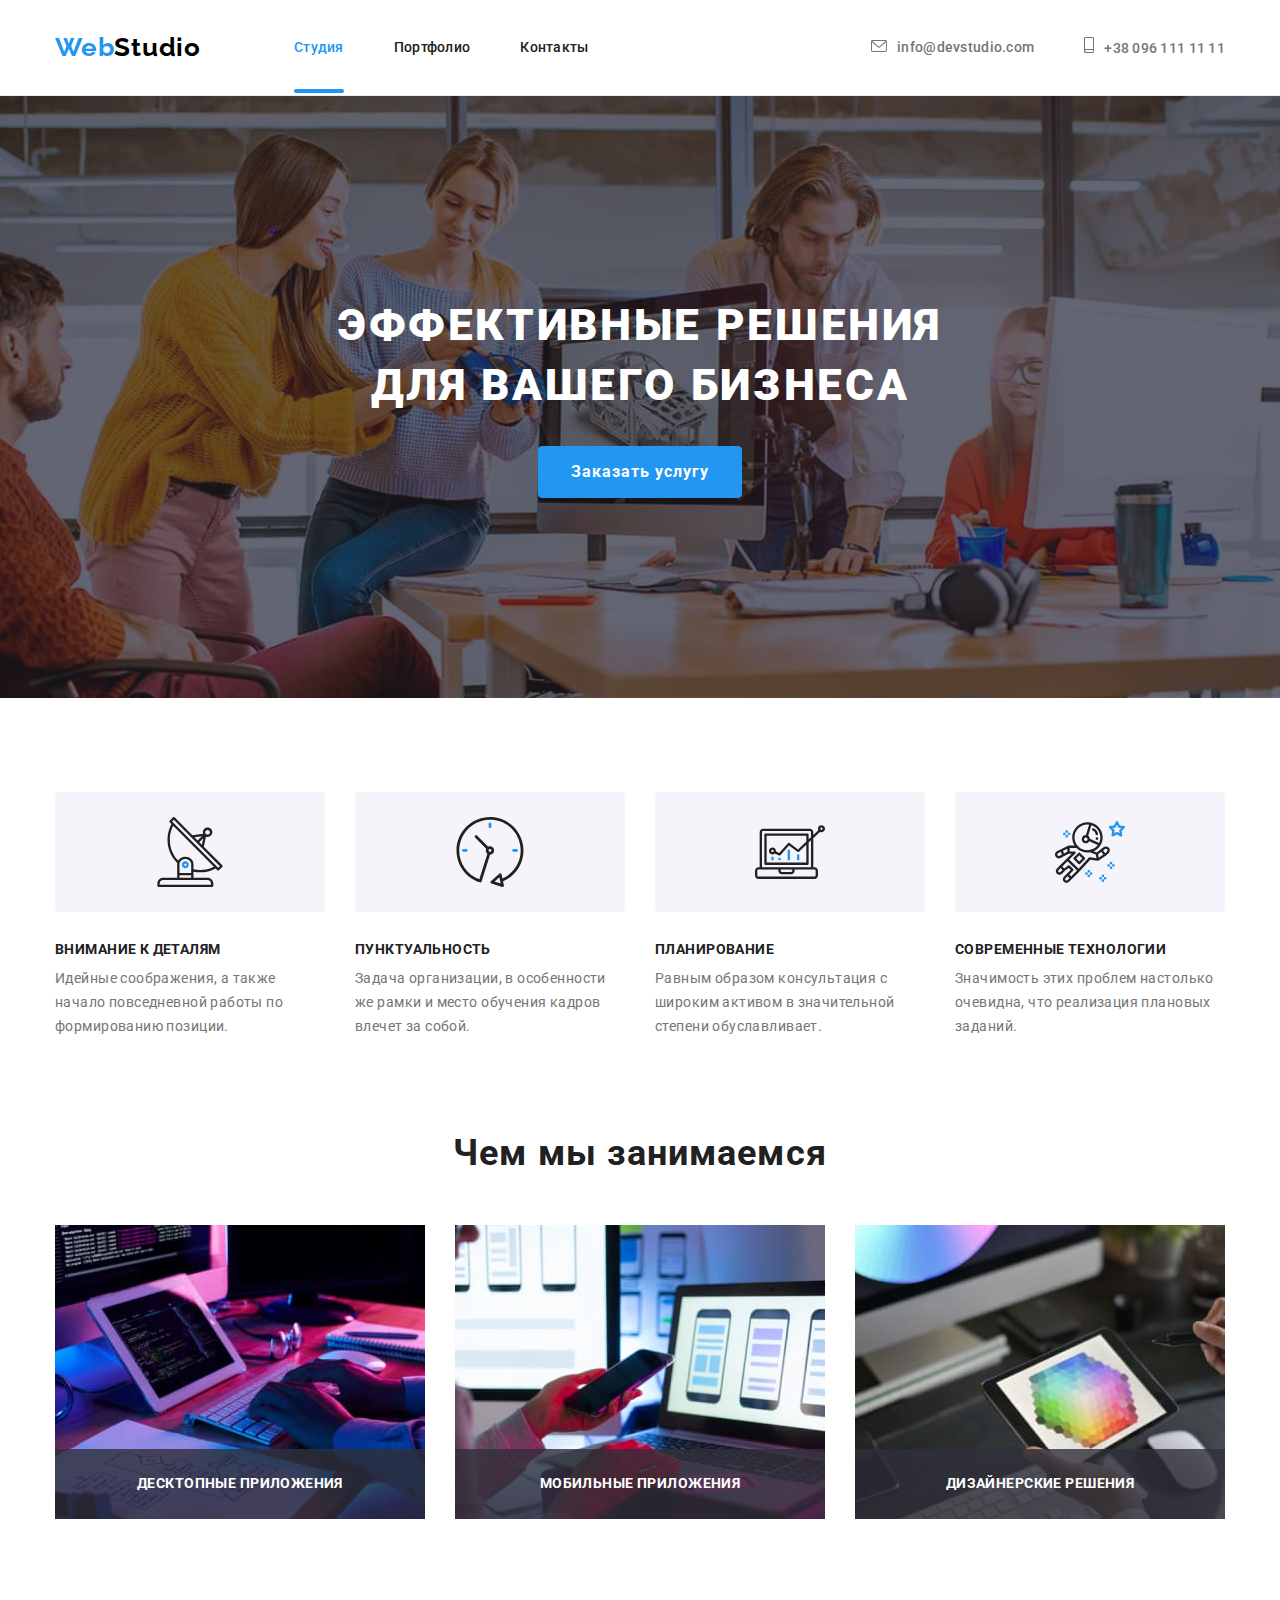
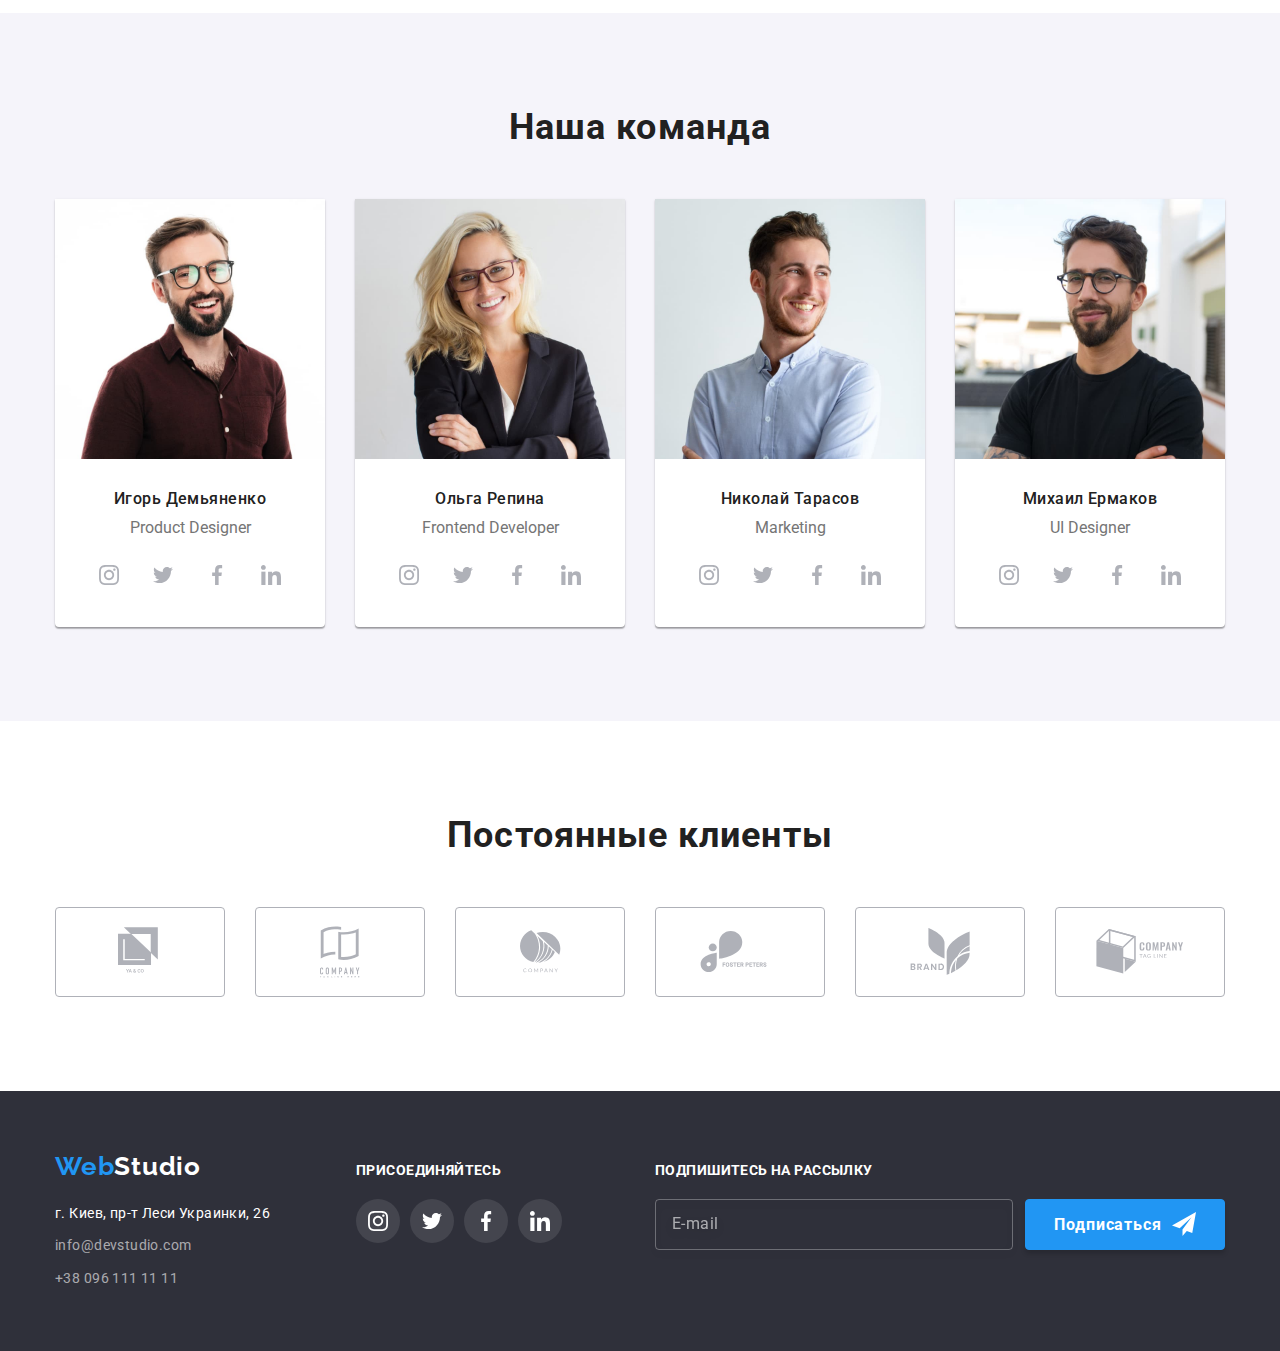
==== index.html @ 92dab0f6 "clone" ====
<!DOCTYPE html>
<html lang="ru">
<head>
    <meta charset="UTF-8">
    <meta name="viewport" content="width=device-width, initial-scale=1.0">
    <title>WebStudio</title>
    <link rel="preconnect" href="https://fonts.gstatic.com">
    <link href="https://fonts.googleapis.com/css2?family=Raleway:wght@700&family=Roboto:wght@400;500;700;900&display=swap" rel="stylesheet">
    <link rel="stylesheet" href="https://cdnjs.cloudflare.com/ajax/libs/modern-normalize/1.0.0/modern-normalize.min.css">
    <link rel="stylesheet" href="css/main.min.css">
</head>
<body>
    <!--Шапка сайта работа3-->
<header class="header">
    <div class="container">
    <nav class="nav">
        <a class="logo" href="./index.html" lang="en"><span class="logo-color">Web</span>Studio</a>
        <ul class="nav-list">
            <li class="nav-list-item"><a class="nav-list-link current" href="#">Студия</a></li>
            <li class="nav-list-item"><a class="nav-list-link" href="./portfolio.html">Портфолио</a></li>
            <li class="nav-list-item"><a class="nav-list-link" href="#">Контакты</a></li>
        </ul>
        </nav>
        <address>
            <ul class="contacts">
            <li class="contact-item"><a class="contact-item-link" href="mailto:info@devstudio.com">
                <svg class="contact-icon" width="16" height="12"><use href="./images/sprite.svg#icon-envelope"></use></svg>info@devstudio.com</a></li>
            <li class="contact-item"><a class="contact-item-link" href="tel:++380961111111"><svg class="contact-icon" width="10" height="16">
                <use href="./images/sprite.svg#icon-smartphone"></use>
            </svg>+38 096 111 11 11</a></li>
        </ul>
        </address>
        </div>
    </header>
    <main>
    <div>
        <section class="hero">
        <div class="container">
        <h1 class="hero-title">Эффективные решения<br>для вашего бизнеса</h1>
        <button class="button-order" type="button" data-modal-open>Заказать услугу</button>
        </div>
        </section>
    </div> 
    <!--особенности-->
    <section class="features">
    <div class="container">
  <ul class="features-list">
    <li class="item">
        <div class="item-icon-box"><svg class="item-icon">
            <use href="./images/sprite.svg#icon-antenna"></use>
        </svg></div>        
    <h3 class="item-head">Внимание к деталям</h3>
    <p class="item-text">Идейные соображения, а также начало повседневной работы по формированию позиции.</p>
    </li>
    <li class="item"><div class="item-icon-box"><svg class="item-icon">
        <use href="./images/sprite.svg#icon-clock"></use>
    </svg></div>
    <h3 class="item-head">Пунктуальность</h3>
    <p class="item-text">Задача организации, в особенности же рамки и место обучения кадров влечет за собой.</p></li>
    <li class="item"><div class="item-icon-box"><svg class="item-icon">
        <use href="./images/sprite.svg#icon-diagram"></use>
    </svg></div>
    <h3 class="item-head">Планирование</h3>
    <p class="item-text">Равным образом консультация с широким активом в значительной степени обуславливает.</p>
    </li>
    <li class="item"><div class="item-icon-box"><svg class="item-icon">
        <use href="./images/sprite.svg#icon-astronaut"></use>
    </svg></div>
    <h3 class="item-head">Современные технологии</h3>
    <p class="item-text">Значимость этих проблем настолько очевидна, что реализация плановых заданий.</p>
    </li>
  </ul>
  </div> 
</section>
<!--Чим ми займаємося-->
<section class="work">
    <div class="container">
    <h2 class="work-head">Чем мы занимаемся</h2>
    <ul class="work-list">
        <li class="work-item">
        <h3 class="work-item-title">Десктопные приложения</h3>
        <img src="./images/img1.jpg" alt="Набор кода" height="294" width="370">
        </li>
        <li class="work-item">
        <h3 class="work-item-title">Мобильные приложения</h3>
        <img src="./images/img2.jpg" alt="Создание приложений" height="294" width="370">
        </li>
        <li class="work-item">
            <h3 class="work-item-title">Дизайнерские решения</h3>
        <img src="./images/img3.jpg" alt="Дизайн приложений" height="294" width="370">
        </li>
    </ul>
    </div>
</section>
<!--Наша команда-->
    <section class="team">
    <div class="container">
    <h2 class="team-head">Наша команда</h2>
    <ul class="team-list">
        <li class="team-item"><img class="team-photo" src="./images/team1.jpg" alt="Product Designer" width="270" height="260">
        <h3 class="team-name">Игорь Демьяненко</h3>
        <p class="team-position">Product Designer</p>
        <ul class="social-list list">
            <li class="social-list-item">
                <a class="social-list-link" href="">
                    <svg class="social-list-icon">
                        <use href="./images/sprite.svg#icon-instagram"></use> 
                    </svg>
                </a></li>
            <li class="social-list-item">
                <a class="social-list-link" href="">
                <svg class="social-list-icon">
                    <use href="./images/sprite.svg#icon-twitter"></use>
                        </svg>
                    </a></li>
            <li class="social-list-item">
                        <a class="social-list-link" href="">
                            <svg class="social-list-icon">
                                <use href="./images/sprite.svg#icon-facebook"></use>
                            </svg>
                        </a></li>
            <li class="social-list-item">
                <a class="social-list-link" href="">
                    <svg class="social-list-icon">
                        <use href="./images/sprite.svg#icon-linkedin"></use>
                    </svg>
                </a></li>
            </ul>
        </li>
        <li class="team-item"><img class="team-photo" src="./images/team2.jpg" alt="Frontend Developer" width="270" height="260">
        <h3 class="team-name">Ольга Репина</h3>
        <p class="team-position">Frontend Developer</p>
        <ul class="social-list list">
            <li class="social-list-item">
                <a class="social-list-link" href="">
                    <svg class="social-list-icon">
                        <use href="./images/sprite.svg#icon-instagram"></use>
                    </svg>
                </a></li>
            <li class="social-list-item">
                <a class="social-list-link" href="">
                    <svg class="social-list-icon">
                        <use href="./images/sprite.svg#icon-twitter"></use>
                    </svg>
                </a></li>
            <li class="social-list-item">
                <a class="social-list-link" href="">
                    <svg class="social-list-icon">
                        <use href="./images/sprite.svg#icon-facebook"></use>
                    </svg>
                </a></li>
            <li class="social-list-item">
                <a class="social-list-link" href="">
                    <svg class="social-list-icon">
                        <use href="./images/sprite.svg#icon-linkedin"></use>
                    </svg>
                </a></li>
        </ul>
        </li>
        <li class="team-item">
        <img class="team-photo" src="./images/team3.jpg" alt="Marketing" width="270" height="260">
        <h3 class="team-name">Николай Тарасов</h3>
        <p class="team-position">Marketing</p>
        <ul class="social-list list">
            <li class="social-list-item">
                <a class="social-list-link" href="">
                    <svg class="social-list-icon">
                        <use href="./images/sprite.svg#icon-instagram"></use>
                    </svg>
                </a></li>
            <li class="social-list-item">
                <a class="social-list-link" href="">
                    <svg class="social-list-icon">
                        <use href="./images/sprite.svg#icon-twitter"></use>
                    </svg>
                </a></li>
            <li class="social-list-item">
                <a class="social-list-link" href="">
                    <svg class="social-list-icon">
                        <use href="./images/sprite.svg#icon-facebook"></use>
                    </svg>
                </a></li>
            <li class="social-list-item">
                <a class="social-list-link" href="">
                    <svg class="social-list-icon">
                        <use href="./images/sprite.svg#icon-linkedin"></use>
                    </svg>
                </a></li>
        </ul>
        </li>
        <li class="team-item">
        <img class="team-photo" src="./images/team4.jpg" alt="UI Designer" width="270" height="260">
        <h3 class="team-name">Михаил Ермаков</h3>
        <p class="team-position">UI Designer</p>
        <ul class="social-list list">
            <li class="social-list-item">
                <a class="social-list-link" href="">
                    <svg class="social-list-icon">
                        <use href="./images/sprite.svg#icon-instagram"></use>
                    </svg>
                </a></li>
            <li class="social-list-item">
                <a class="social-list-link" href="">
                    <svg class="social-list-icon">
                        <use href="./images/sprite.svg#icon-twitter"></use>
                    </svg>
                </a></li>
            <li class="social-list-item">
                <a class="social-list-link" href="">
                    <svg class="social-list-icon">
                        <use href="./images/sprite.svg#icon-facebook"></use>
                    </svg>
                </a></li>
            <li class="social-list-item">
                <a class="social-list-link" href="">
                    <svg class="social-list-icon">
                        <use href="./images/sprite.svg#icon-linkedin"></use>
                    </svg>
                </a></li>
        </ul>
        </li>
    </ul>
    </div>
    </section>
    <!-- Клиенты -->
    <section class="clients section">
        <div class="container">
            <h2 class="clients-title">Постоянные клиенты</h2>
            <ul class="clients-list">
                <li class="clients-list-item">
                    <a class="clients-link" href="" target="_blank">
                        <svg class="clients-logo" width="44px" height="49px">
                            <use href="./images/sprite.svg#icon-logo1"></use>
                        </svg>
                    </a>
                </li>
                <li class="clients-list-item">
                    <a class="clients-link" href="" target="_blank">
                        <svg class="clients-logo" width="40px" height="52px">
                            <use href="./images/sprite.svg#icon-logo2"></use>
                        </svg>
                    </a>
                </li>
                <li class="clients-list-item">
                    <a class="clients-link" href="" target="_blank">
                        <svg class="clients-logo" width="41px" height="43px">
                            <use href="./images/sprite.svg#icon-logo3"></use>
                        </svg>
                    </a>
                </li>
                <li class="clients-list-item">
                    <a class="clients-link" href="" target="_blank">
                        <svg class="clients-logo" width="80px" height="42px">
                            <use href="./images/sprite.svg#icon-logo4"></use>
                        </svg>
                    </a>
                </li>
                <li class="clients-list-item">
                    <a class="clients-link" href="" target="_blank">
                        <svg class="clients-logo" width="60px" height="47px">
                            <use href="./images/sprite.svg#icon-logo5"></use>
                        </svg>
                    </a>
                </li>
                <li class="clients-list-item">
                    <a class="clients-link" href="" target="_blank">
                        <svg class="clients-logo" width="88px" height="45px">
                            <use href="./images/sprite.svg#icon-logo6"></use>
                        </svg>
                    </a>
                </li>
            </ul>
        </div>
    </section>
     </main>
    <!--Футер-->
    <footer class="footer">
    <div class="container">
    <div class="footer-contacts">   
    <a class="logo" href=""><span class="logo-color">Web</span><span class="logo-white">Studio</span></a>
        <address class="address">
        <ul class="main-contacts-list">
        <li class="main-contacts-item">
        <a class="main-contacts-link map" href="https://goo.gl/maps/psRtu3tgyUnC2bHMA" target="_blank"> г. Киев, пр-т
                    Леси Украинки, 26 </a></li>
        <li class="main-contacts-item">
        <a class="main-contacts-link" href="mailto:info@devstudio.com">info@devstudio.com</a>
        </li>
        <li class="main-contacts-item">
        <a class="main-contacts-link" href="tel:+380961111111">+38 096 111 11 11</a>
        </li>
        </ul>
        </address>
        </div>
        <!-- Футер соцсети -->
    <div class="footer-social">
        <p class="join">присоединяйтесь</p>
        <ul class="footer-social-list">
            <li class="footer-social-item">
                <a class="footer-social-link" href="">
                    <svg class="social-logo">
                        <use href="./images/sprite.svg#icon-instagram"></use>
                    </svg>
                </a>
            </li>
            <li class="footer-social-item">
                <a class="footer-social-link" href="">
                    <svg class="social-logo">
                        <use href="./images/sprite.svg#icon-twitter"></use>
                    </svg></a>
            </li>
            <li class="footer-social-item">
                <a class="footer-social-link" href="">
                    <svg class="social-logo">
                        <use href="./images/sprite.svg#icon-facebook"></use>
                    </svg></a>
            </li>
            <li class="footer-social-item">
                <a class="footer-social-link" href="">
                    <svg class="social-logo">
                        <use href="./images/sprite.svg#icon-linkedin"></use>
                    </svg></a>
            </li>
        </ul>
    </div>
    <!-- Подписка -->
    <form class="subscription-form">
        <b class="subs-title">Подпишитесь на рассылку</b>
        <div class="subscription">
            <label for="subs-email"></label>
            <input class="subs-input" id="subs-email" name="subs-email" type="email" placeholder="E-mail"
                autocomplete="email">
            <button class="subs-btn" type="submit">Подписаться
                <svg class="icon-send" width="24px" height="24px">
                    <use href="./images/sprite.svg#icon-send"></use>
                </svg>
            </button>
        </div>
    </form>
    </div>
    </footer>
    <!-- Модальное окно -->
    <div class="backdrop is-hidden" data-modal>
        <div class="modal">
            <button class="modal-btn-close" type="button" data-modal-close>
                <svg class="icon-close" width="11px" height="11px">
                    <use href="./images/sprite.svg#icon-close"></use>
                </svg>
            </button>
            <form class="main-form">
                <b class="form-title">Оставьте свои данные, мы вам перезвоним</b>
                <div class="form-field">
                    <label class="field-label" for="name">Имя</label>
                    <input class="field-input" id="name" type="text" name="name" autocomplete="name">
                    <svg class="icon-input" width="18px" height="18px">
                        <use href="./images/sprite.svg#icon-person"></use>
                    </svg>
                </div>
                <div class="form-field">
                    <label class="field-label" for="tel">Телефон</label>
                    <input class="field-input" id="tel" type="tel" name="tel" autocomplete="tel">
                    <svg class="icon-input" width="18px" height="18px">
                        <use href="./images/sprite.svg#icon-phone"></use>
                    </svg>
                </div>
                <div class="form-field">
                    <label class="field-label" for="email">Почта</label>
                    <input class="field-input" id="email" type="email" name="email" autocomplete="email">
                    <svg class="icon-input" width="18px" height="18px">
                        <use href="./images/sprite.svg#icon-email"></use>
                    </svg>
                </div>
                <div class="form-field comment">
                    <label class="field-label" for="comment">Комментарий</label>
                    <textarea class="field-input textarea" id="comment" name="comment" placeholder="Введите текст"></textarea>
                </div>
                <div class="form-check">
                    <input class="check-input" type="checkbox" id="check" name="privacy">
                    <label class="check-label" for="check">Соглашаюсь с рассылкой и принимаю<a class="policy-link"
                            href="#">Условия договора</a></label>
                </div>
                <button class="send-btn" type="submit">Отправить</button>
            </form>
        </div>
    </div>
    <script src="./js/modal.js"></script>
</body>
</html>
---- css/main.min.css ----
:root{--primary-text-color: #212121;--secondary-text-color: #757575;--accent-text-color: #2196f3;--reserve-text-color: #ffffff;--primary-font-family: "Roboto", sans-serif;--secondary-font-family: "Raleway", sans-serif;--card-set-gap: 30px}html{box-sizing:border-box}*,*::before,*::after{box-sizing:inherit}body{font-family:var(--primary-font-family)}ul{list-style:none;padding:0;margin:0}h1,h2,h3,h4,h5,h6,p{margin:0}a{text-decoration:none}address{font-style:normal}img{display:block;max-width:100%;height:auto}textarea{resize:none}.container{width:1200px;padding:0 15px;margin:0 auto}.section{padding-top:94px;padding-bottom:94px}.visually-hidden{position:absolute;width:1px;height:1px;margin:-1px;border:0;padding:0;white-space:nowrap;clip-path:inset(100%);clip:rect(0 0 0 0);overflow:hidden}.header{padding-top:32px;padding-bottom:32px;border-bottom:1px solid #ececec}.header .container{display:flex;align-items:center;justify-content:space-between}.nav{display:flex;align-items:center}.nav-list{display:flex;align-items:center;margin-left:93px}.nav-list-item:not(:last-child){margin-right:50px}.contacts{display:flex;align-items:center;margin-left:auto}.logo{font-family:var(--secondary-font-family);color:#000000;font-weight:700;font-size:26px;line-height:1.19;letter-spacing:0.03em}.logo-color{color:var(--accent-text-color)}.nav-list-link{position:relative;padding-top:32px;padding-bottom:32px;font-weight:500;font-size:14px;line-height:1.14;letter-spacing:0.02em;color:var(--primary-text-color);transition:color 250ms cubic-bezier(0.4, 0, 0.2, 1)}.nav-list-link:hover,.nav-list-link:focus{color:var(--accent-text-color)}.current{color:var(--accent-text-color)}.current::after{content:"";position:absolute;left:0;bottom:-5px;display:block;width:100%;height:4px;background-color:var(--accent-text-color);border-radius:2px;transform:translateY(25%)}.contact-item:not(:last-child){margin-right:50px}.contact-item-link{position:relative;padding-top:32px;padding-bottom:32px;font-weight:500;font-size:14px;line-height:1.14;letter-spacing:0.02em;color:var(--secondary-text-color);transition:color 250ms cubic-bezier(0.4, 0, 0.2, 1)}.contact-item-link:hover,.contact-item-link:focus{color:var(--accent-text-color)}.contact-icon{margin-right:10px;fill:currentColor}.hero{text-align:center;padding-top:200px;padding-bottom:200px;background-color:#2f303a;background-image:linear-gradient(rgba(47,48,58,0.4), rgba(47,48,58,0.4)),url("../images/hero.jpg");background-repeat:no-repeat;background-size:cover;background-position:center}.hero-title{max-width:696px;margin-left:auto;margin-right:auto;font-weight:900;font-size:44px;line-height:1.36;letter-spacing:0.06em;text-transform:uppercase;color:var(--reserve-text-color);margin-bottom:30px}.button-order{padding:10px 32px;min-width:200px;border-radius:4px;border:1px solid var(--accent-text-color);cursor:pointer;font-weight:700;font-size:16px;line-height:1.87;letter-spacing:0.06em;color:var(--reserve-text-color);background-color:var(--accent-text-color)}.features{padding-top:94px}.features-list{display:flex;align-items:flex-start;justify-content:space-between}.item{min-width:270px}.item:not(:last-child){margin-right:30px}.item-head{margin-bottom:10px;font-weight:700;font-size:14px;line-height:1.14;letter-spacing:0.03em;text-transform:uppercase;color:var(--primary-text-color)}.item-text{font-weight:400;font-size:14px;line-height:1.71;letter-spacing:0.03em;color:var(--secondary-text-color)}.item-icon{width:70px;height:70px}.item-icon-box{margin-bottom:30px;padding:25px 100px;width:270px;height:120px;background:#f5f4fa;border-radius:4px}.work{padding-top:94px;padding-bottom:94px}.work-list{display:flex;justify-content:space-between}.work-head{margin-bottom:50px;font-weight:700;font-size:36px;line-height:1.16;text-align:center;letter-spacing:0.03em;color:var(--primary-text-color)}.work-item{position:relative}.work-item-title{position:absolute;left:0;bottom:0;padding-top:27px;padding-bottom:27px;width:100%;height:70px;background-color:rgba(47,48,58,0.8);color:var(--reserve-text-color);font-weight:700;font-size:14px;line-height:1.14;text-align:center;letter-spacing:0.03em;text-transform:uppercase;transform:translateY(0)}.team{background:#f5f4fa;padding-top:94px;padding-bottom:94px}.team-list{display:flex;justify-content:space-between}.team-item{padding-bottom:30px;background-color:var(--reserve-text-color);box-shadow:0px 1px 3px rgba(0,0,0,0.12),0px 1px 1px rgba(0,0,0,0.14),0px 2px 1px rgba(0,0,0,0.2);border-radius:0px 0px 4px 4px}.team-head{margin-bottom:50px;font-weight:700;font-size:36px;line-height:1.16;text-align:center;letter-spacing:0.03em;color:var(--primary-text-color)}.team-name{margin-top:30px;font-weight:500;font-size:16px;line-height:1.19;text-align:center;letter-spacing:0.03em;color:var(--primary-text-color)}.team-position{margin-top:10px;font-size:16px;line-height:1.19;text-align:center;color:var(--secondary-text-color)}.social-list{display:flex;justify-content:center;margin-top:16px}.social-list-item:not(:last-child){margin-right:10px}.social-list-link{display:flex;justify-content:center;align-items:center;width:44px;height:44px;border-radius:50%;color:#afb1b8;transition:color 250ms cubic-bezier(0.4, 0, 0.2, 1),background-color 250ms cubic-bezier(0.4, 0, 0.2, 1)}.social-list-link:hover,.social-list-link:focus{background-color:var(--accent-text-color);color:var(--reserve-text-color)}.social-list-link:hover .social-list-icon,.social-list-link:focus .social-list-icon{fill:currentColor}.social-list-icon{fill:currentColor}.clients-list{display:flex;align-items:flex-start;justify-content:space-between}.clients-list-item:not(:last-child){margin-right:30px}.clients-title{margin-bottom:50px;font-weight:700;font-size:36px;line-height:1.16;text-align:center;letter-spacing:0.03em;color:var(--primary-text-color)}.clients-link{display:flex;justify-content:center;align-items:center;color:#afb1b8;width:170px;height:90px;border:1px solid;border-radius:4px;transition:color 250ms cubic-bezier(0.4, 0, 0.2, 1),border-color 250ms cubic-bezier(0.4, 0, 0.2, 1)}.clients-link:hover,.clients-link:focus{color:var(--accent-text-color);border-color:var(--accent-text-color)}.clients-logo{fill:currentColor}.backdrop{position:fixed;top:0;left:0;min-width:100%;min-height:100%;background-color:rgba(0,0,0,0.2);opacity:1;transition:opacity 700ms linear}.backdrop.is-hidden{opacity:0;visibility:none;pointer-events:none}.modal{position:absolute;top:50%;left:50%;padding:40px;width:528px;height:581px;border-radius:4px;background-color:var(--reserve-text-color);box-shadow:0px 1px 3px rgba(0,0,0,0.12),0px 1px 1px rgba(0,0,0,0.14),0px 2px 1px rgba(0,0,0,0.2);transform:translate(-50%, -50%) scale(1);transition:transform 700ms cubic-bezier(0.42, 0, 0.58, 1)}.modal.backdrop.is-hidden{transform:translate(-50%, -50%) scale(0)}.modal-btn-close{position:absolute;top:8px;right:8px;display:flex;justify-content:center;align-items:center;cursor:pointer;width:30px;height:30px;border:1px solid rgba(0,0,0,0.1);border-radius:50%;background:#ffffff;fill:212121;transition:fill 250ms cubic-bezier(0.4, 0, 0.2, 1)}.modal-btn-close:hover,.modal-btn-close:focus{fill:var(--accent-text-color)}.form-title{display:block;margin-bottom:12px;font-weight:700;font-size:20px;line-height:1.15;text-align:center;letter-spacing:0.03em;color:var(--primary-text-color)}.form-field{position:relative;display:flex;flex-direction:column;margin-bottom:10px}.form-field .comment{margin-bottom:20px}.field-label{margin-bottom:4px;font-size:12px;line-height:1.16;letter-spacing:0.01em;color:var(--secondary-text-color)}.field-input{min-width:100%;height:40px;border:1px solid rgba(33,33,33,0.2);border-radius:4px;padding-left:42px;cursor:pointer;transition:border-color 250ms cubic-bezier(0.4, 0, 0.2, 1)}.field-input:focus{border-color:var(--accent-text-color);outline:none}.field-input:focus+.icon-input{fill:var(--accent-text-color)}.field-input .textarea{height:120px;padding:12px 16px}.field-input .textarea::placeholder{font-size:12px;line-height:1.16;letter-spacing:0.01em;color:rgba(117,117,117,0.5)}.textarea{height:120px;padding:12px 16px}.icon-input{position:absolute;bottom:11px;left:12px;fill:212121;transition:fill 250ms cubic-bezier(0.4, 0, 0.2, 1)}.form-check{margin-bottom:30px}.check-label{display:flex;justify-content:center;align-items:center;font-size:14px;line-height:1.71;letter-spacing:0.03em;color:var(--secondary-text-color)}.check-label::before{content:"";display:inline-block;width:16px;height:15px;border:2px solid #212121;border-radius:2px;margin-right:7px;transition:all 250ms cubic-bezier(0.4, 0, 0.2, 1)}.check-input:checked+.check-label::before{background-color:var(--accent-text-color);background-image:url(../images/logo-checked.svg);background-size:contain;background-origin:border-box;border-color:transparent}.policy-link{text-decoration:underline;color:var(--accent-text-color);margin-left:5px}.check-input{position:absolute;width:1px;height:1px;margin:-1px;border:0;padding:0;white-space:nowrap;clip-path:inset(100%);clip:rect(0 0 0 0);overflow:hidden}.send-btn{display:block;margin:0 auto;padding:10px 0;min-width:200px;min-height:50px;border-radius:4px;border:1px solid var(--accent-text-color);cursor:pointer;font-weight:700;font-size:16px;line-height:1.87;letter-spacing:0.06em;color:var(--reserve-text-color);background-color:var(--accent-text-color);box-shadow:0px 4px 4px rgba(0,0,0,0.15)}.footer{padding-top:60px;padding-bottom:60px;background:#2f303a}.footer-contacts{width:231px}.footer .container{display:flex;justify-self:start;align-items:baseline}.logo-white{color:var(--reserve-text-color)}.main-contacts-list{margin-top:20px}.main-contacts-item:not(:last-child){margin-bottom:9px}.main-contacts-link{font-size:14px;line-height:1.71;letter-spacing:0.03em;color:rgba(255,255,255,0.6)}.main-contacts-link.map{color:var(--reserve-text-color)}.footer-social{margin-left:70px}.join{display:inline-block;margin-bottom:20px;font-weight:bold;font-size:14px;line-height:1.14;letter-spacing:0.03em;text-transform:uppercase;color:var(--reserve-text-color)}.footer-social-list{display:flex;justify-content:space-between;width:206px}.footer-social-link{display:flex;justify-content:center;align-items:center;width:44px;height:44px;border-radius:50%;background-color:rgba(255,255,255,0.1);color:var(--reserve-text-color);transition:background-color 250ms cubic-bezier(0.4, 0, 0.2, 1)}.footer-social-link:hover,.footer-social-link:focus{background-color:var(--accent-text-color)}.social-logo{fill:currentColor}.subscription-form{display:block;margin-left:93px;width:570px}.subs-title{display:inline-block;margin-bottom:20px;font-weight:700;font-size:14px;line-height:1.14;letter-spacing:0.03em;text-transform:uppercase;color:var(--reserve-text-color)}.subs-btn{display:flex;justify-content:center;align-items:center;margin:0 auto;padding:10px 0;margin-left:12px;min-width:200px;min-height:50px;border-radius:4px;border:1px solid var(--accent-text-color);cursor:pointer;font-weight:700;font-size:16px;line-height:1.87;letter-spacing:0.06em;color:var(--reserve-text-color);background-color:var(--accent-text-color);box-shadow:0px 4px 4px rgba(0,0,0,0.15)}.icon-send{margin-left:10px;fill:currentColor}.subscription{display:flex}.subs-input{padding:15px 16px;min-width:358px;min-height:50px;border:1px solid rgba(255,255,255,0.3);filter:drop-shadow(0px 4px 4px rgba(0,0,0,0.15));border-radius:4px;background-color:transparent;color:#ffffff;transition:outline 250ms cubic-bezier(0.4, 0, 0.2, 1)}.subs-input:focus{outline:1px solid var(--accent-text-color)}.subs-input::placeholder{font-size:16px;line-height:1.25;letter-spacing:0.03em;color:rgba(255,255,255,0.6)}
/*# sourceMappingURL=main.min.css.map */
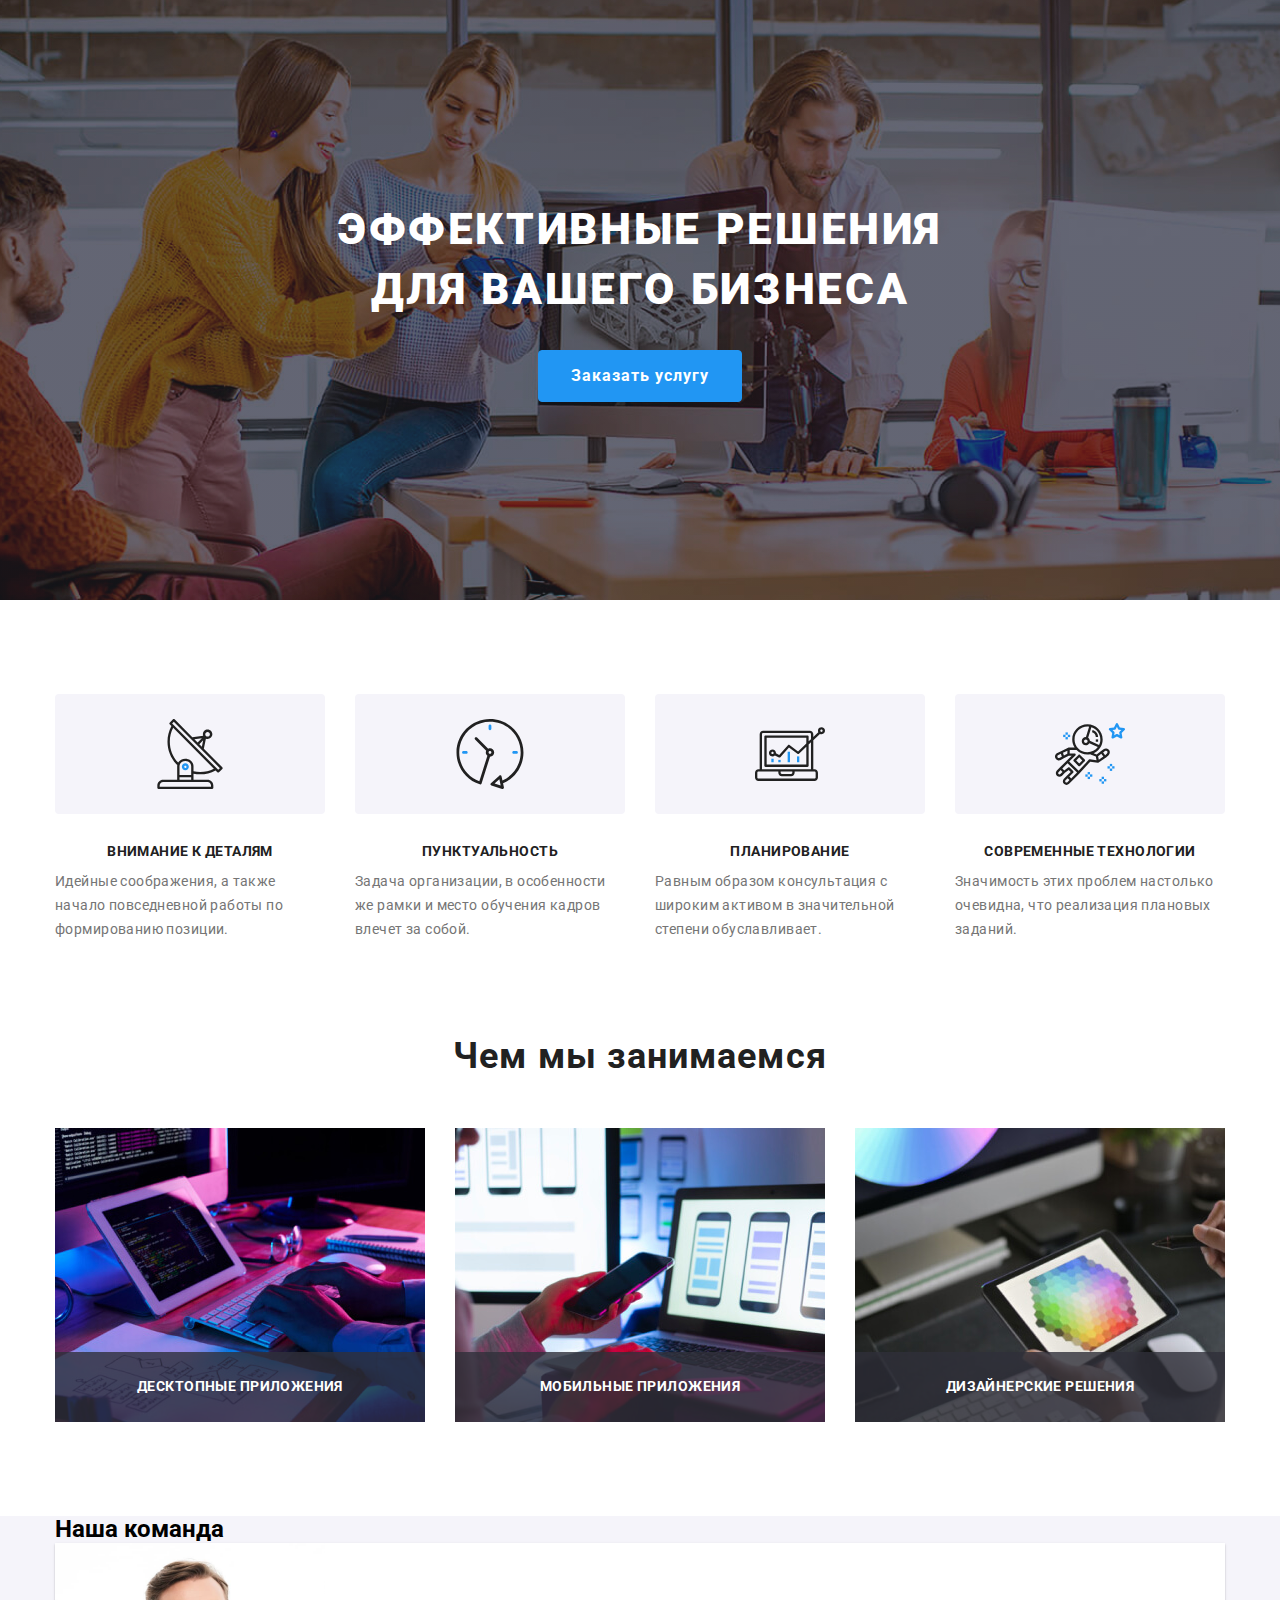
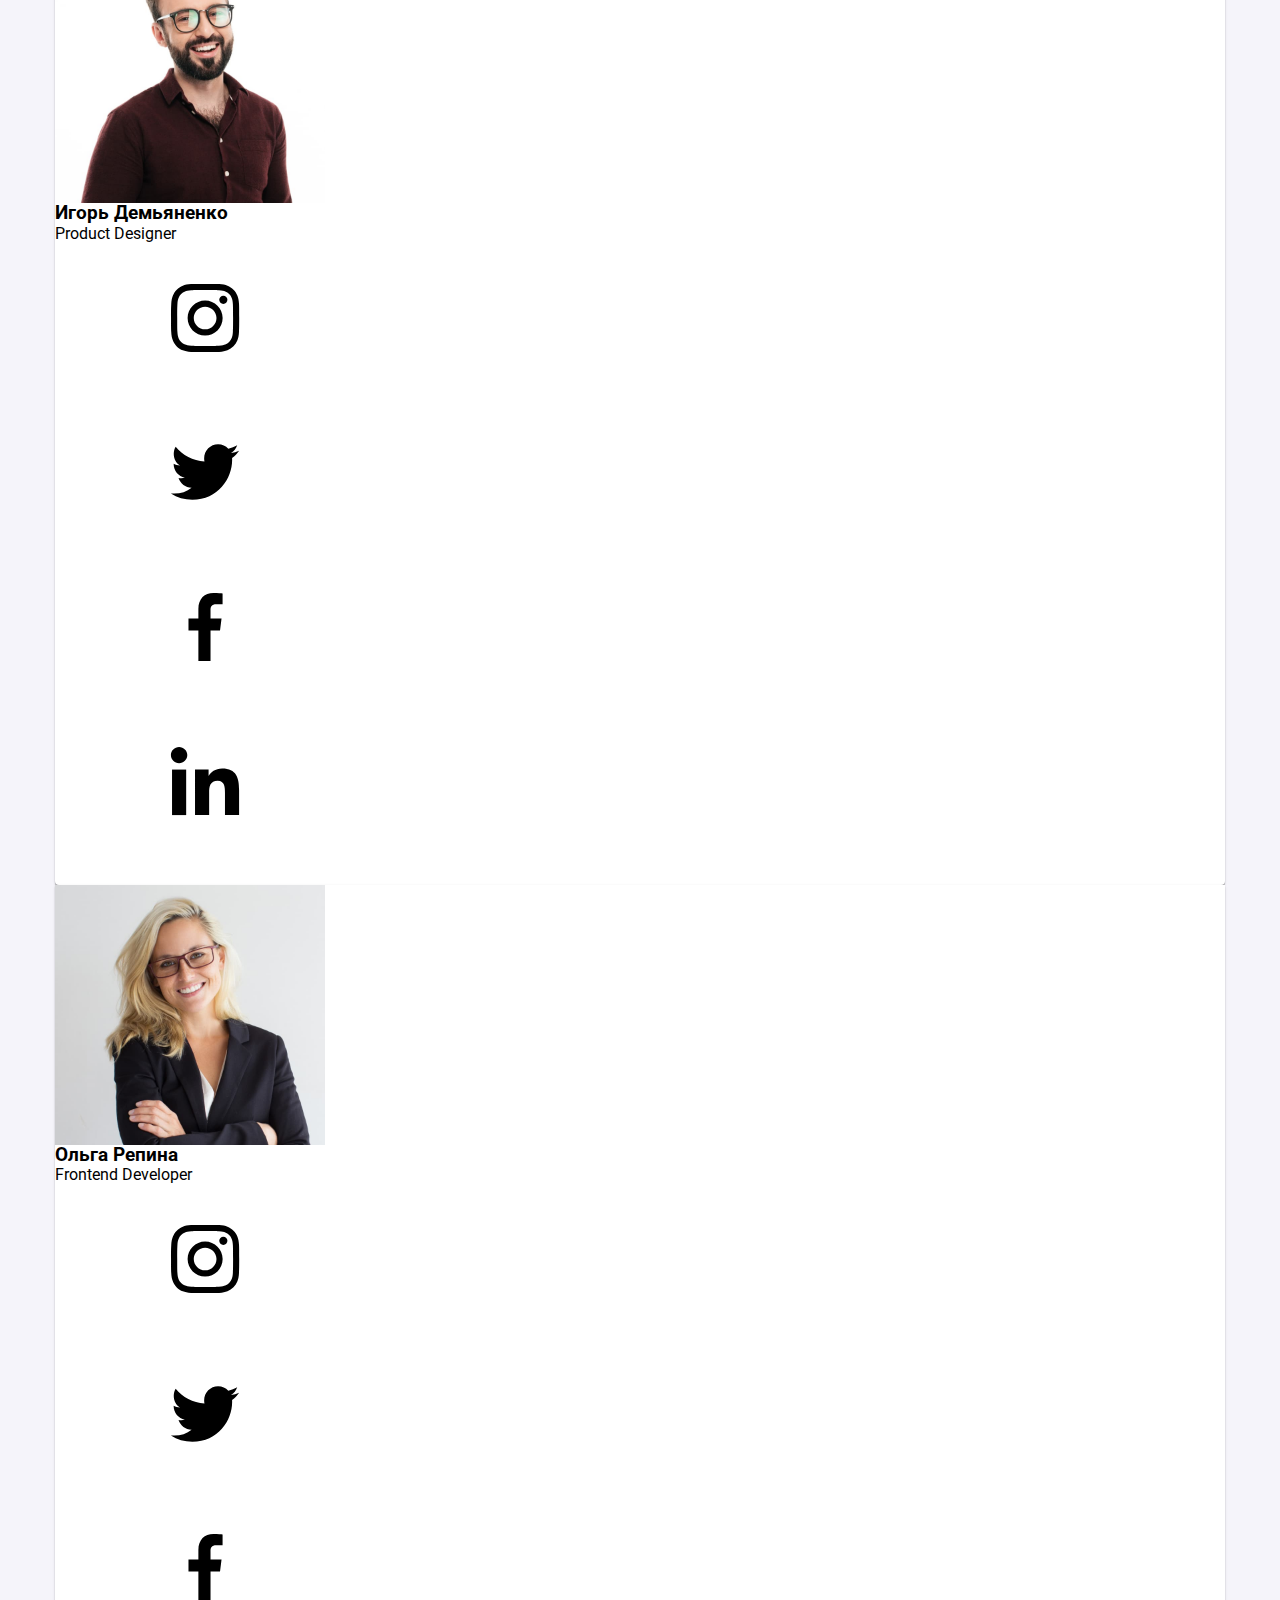
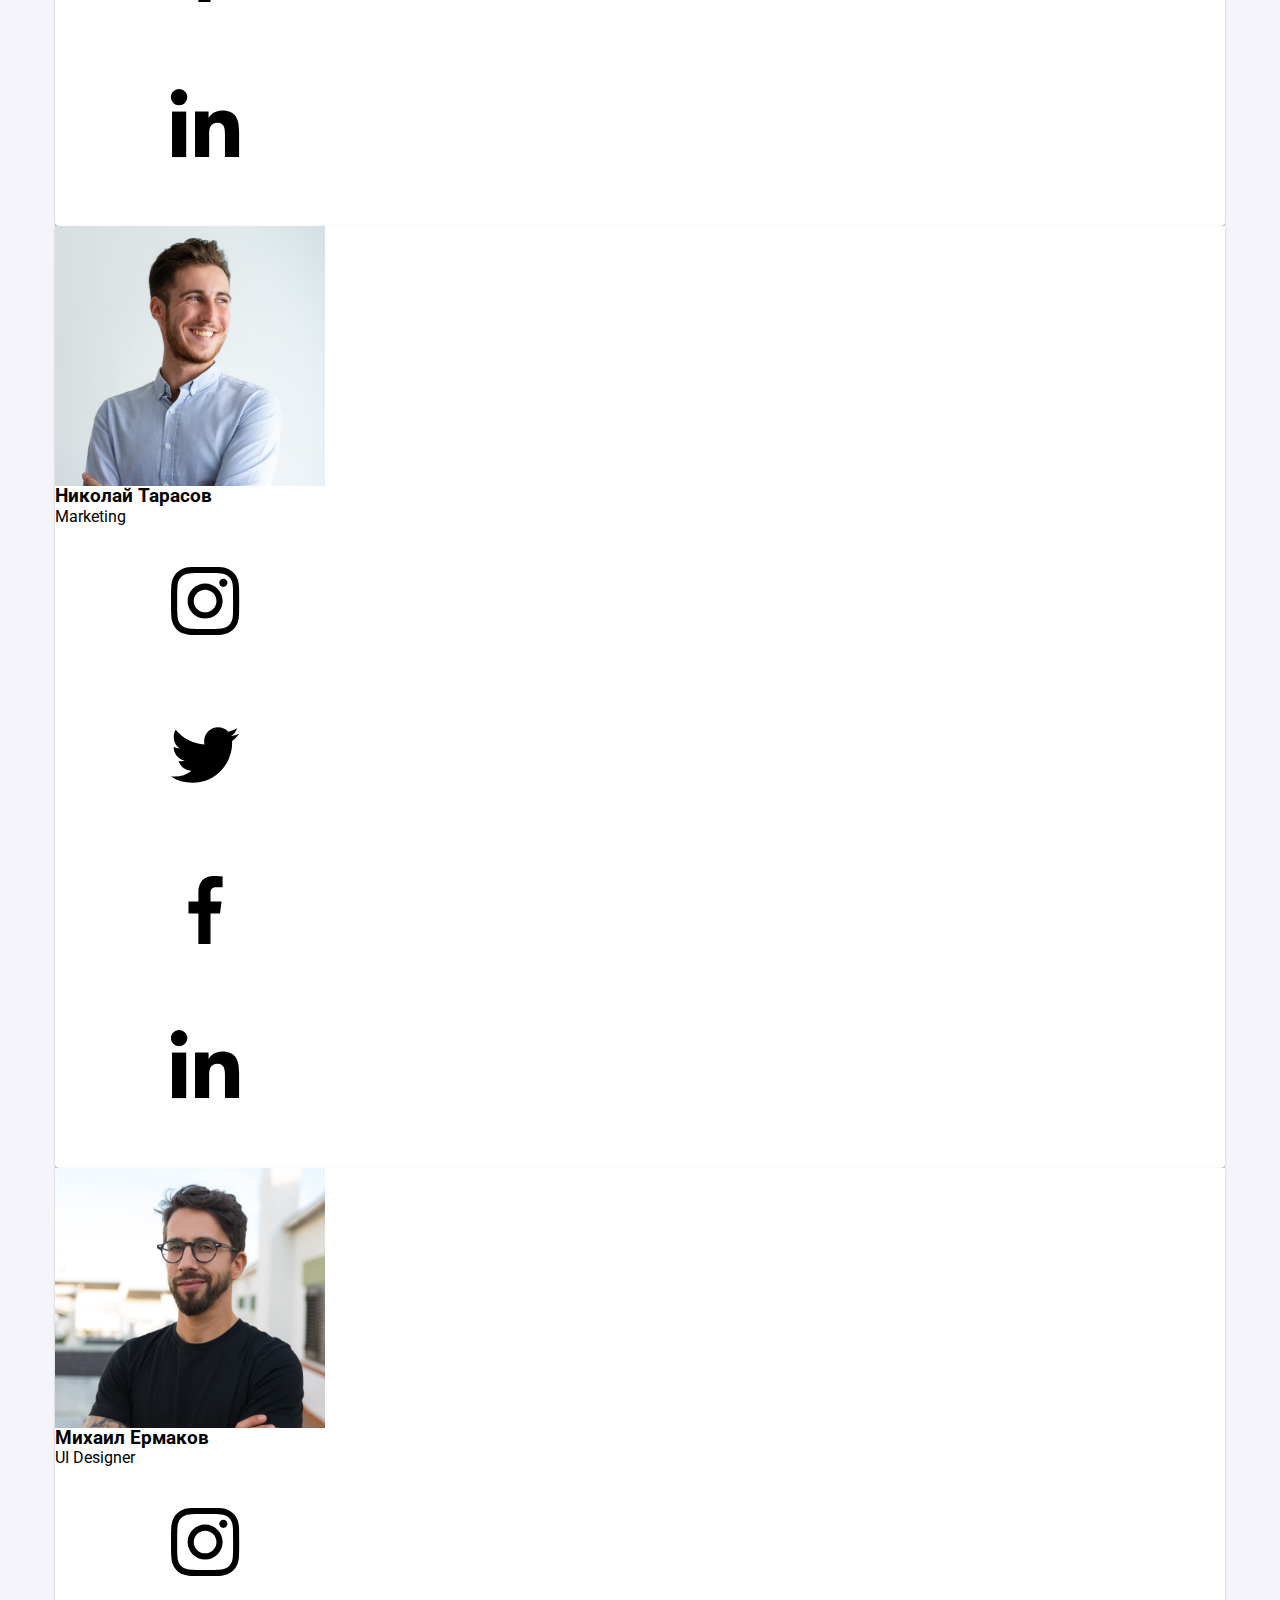
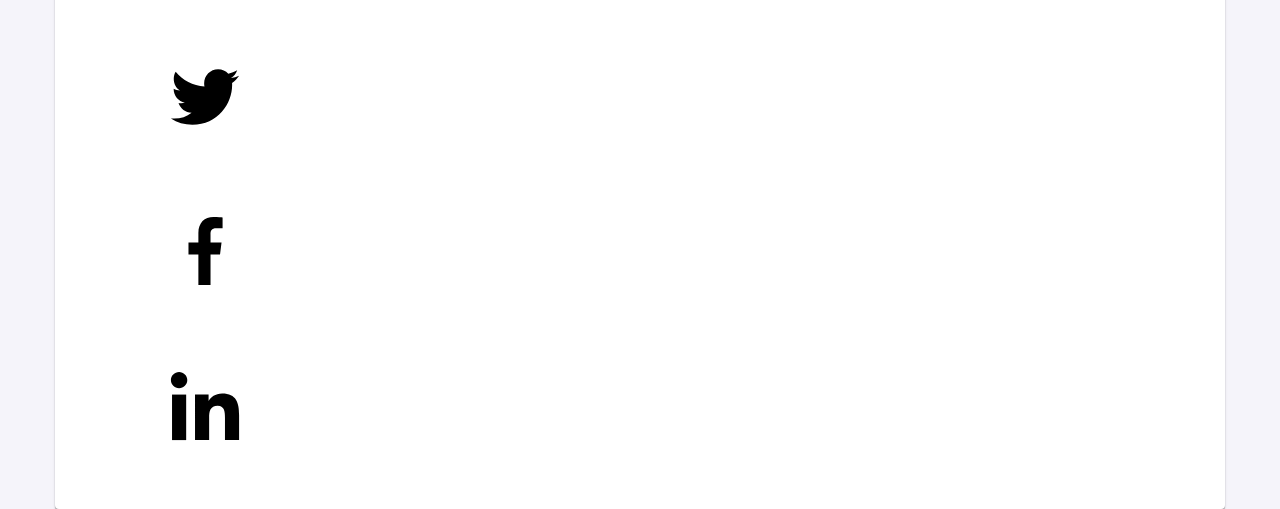
==== commit 7b767f9c: "HW part" ====
--- a/index.html
+++ b/index.html
@@ -10,8 +10,8 @@
     <link rel="stylesheet" href="css/main.min.css">
 </head>
 <body>
-    <!--Шапка сайта работа3-->
-<header class="header">
+    <!--Шапка сайта -->
+<!-- <header class="header">
     <div class="container">
     <nav class="nav">
         <a class="logo" href="./index.html" lang="en"><span class="logo-color">Web</span>Studio</a>
@@ -31,7 +31,7 @@
         </ul>
         </address>
         </div>
-    </header>
+    </header> -->
     <main>
     <div>
         <section class="hero">
@@ -75,21 +75,21 @@
 <!--Чим ми займаємося-->
 <section class="work">
     <div class="container">
-    <h2 class="work-head">Чем мы занимаемся</h2>
-    <ul class="work-list">
-        <li class="work-item">
-        <h3 class="work-item-title">Десктопные приложения</h3>
-        <img src="./images/img1.jpg" alt="Набор кода" height="294" width="370">
-        </li>
-        <li class="work-item">
-        <h3 class="work-item-title">Мобильные приложения</h3>
-        <img src="./images/img2.jpg" alt="Создание приложений" height="294" width="370">
-        </li>
-        <li class="work-item">
-            <h3 class="work-item-title">Дизайнерские решения</h3>
-        <img src="./images/img3.jpg" alt="Дизайн приложений" height="294" width="370">
-        </li>
-    </ul>
+        <h2 class="work-head">Чем мы занимаемся</h2>
+        <ul class="work-list">
+            <li class="work-item">
+                <h3 class="work-item-title">Десктопные приложения</h3>
+                <img src="./images/work/img1-work-1x.jpg" srcset="./images/work/img1-work-2x.jpg 2x" alt="Набор кода" height="294" width="370">
+            </li>
+            <li class="work-item">
+                <h3 class="work-item-title">Мобильные приложения</h3>
+                <img src="./images/work/img2-work-1x.jpg" srcset="./images/work/img2-work-2x.jpg 2x" alt="Создание приложений" height="294" width="370">
+            </li>
+            <li class="work-item">
+                <h3 class="work-item-title">Дизайнерские решения</h3>
+                <img src="./images/work/img3-work-1x.jpg" srcset="./images/work/img3-work-2x.jpg 2x" alt="Дизайн приложений" height="294" width="370">
+            </li>
+        </ul>
     </div>
 </section>
 <!--Наша команда-->
@@ -223,7 +223,7 @@
     </div>
     </section>
     <!-- Клиенты -->
-    <section class="clients section">
+    <!-- <section class="clients section">
         <div class="container">
             <h2 class="clients-title">Постоянные клиенты</h2>
             <ul class="clients-list">
@@ -271,10 +271,10 @@
                 </li>
             </ul>
         </div>
-    </section>
+    </section> -->
      </main>
     <!--Футер-->
-    <footer class="footer">
+    <!-- <footer class="footer">
     <div class="container">
     <div class="footer-contacts">   
     <a class="logo" href=""><span class="logo-color">Web</span><span class="logo-white">Studio</span></a>
@@ -293,7 +293,7 @@
         </address>
         </div>
         <!-- Футер соцсети -->
-    <div class="footer-social">
+    <!-- <div class="footer-social">
         <p class="join">присоединяйтесь</p>
         <ul class="footer-social-list">
             <li class="footer-social-item">
@@ -322,9 +322,9 @@
                     </svg></a>
             </li>
         </ul>
-    </div>
+    </div> -->
     <!-- Подписка -->
-    <form class="subscription-form">
+    <!-- <form class="subscription-form">
         <b class="subs-title">Подпишитесь на рассылку</b>
         <div class="subscription">
             <label for="subs-email"></label>
@@ -337,10 +337,10 @@
             </button>
         </div>
     </form>
-    </div>
-    </footer>
+    </div> -->
+    <!-- </footer> --> 
     <!-- Модальное окно -->
-    <div class="backdrop is-hidden" data-modal>
+    <!-- <div class="backdrop is-hidden" data-modal>
         <div class="modal">
             <button class="modal-btn-close" type="button" data-modal-close>
                 <svg class="icon-close" width="11px" height="11px">
@@ -382,7 +382,7 @@
                 <button class="send-btn" type="submit">Отправить</button>
             </form>
         </div>
-    </div>
+    </div> -->
     <script src="./js/modal.js"></script>
 </body>
 </html>--- a/css/main.min.css
+++ b/css/main.min.css
@@ -1,2 +1,2 @@
-:root{--primary-text-color: #212121;--secondary-text-color: #757575;--accent-text-color: #2196f3;--reserve-text-color: #ffffff;--primary-font-family: "Roboto", sans-serif;--secondary-font-family: "Raleway", sans-serif;--card-set-gap: 30px}html{box-sizing:border-box}*,*::before,*::after{box-sizing:inherit}body{font-family:var(--primary-font-family)}ul{list-style:none;padding:0;margin:0}h1,h2,h3,h4,h5,h6,p{margin:0}a{text-decoration:none}address{font-style:normal}img{display:block;max-width:100%;height:auto}textarea{resize:none}.container{width:1200px;padding:0 15px;margin:0 auto}.section{padding-top:94px;padding-bottom:94px}.visually-hidden{position:absolute;width:1px;height:1px;margin:-1px;border:0;padding:0;white-space:nowrap;clip-path:inset(100%);clip:rect(0 0 0 0);overflow:hidden}.header{padding-top:32px;padding-bottom:32px;border-bottom:1px solid #ececec}.header .container{display:flex;align-items:center;justify-content:space-between}.nav{display:flex;align-items:center}.nav-list{display:flex;align-items:center;margin-left:93px}.nav-list-item:not(:last-child){margin-right:50px}.contacts{display:flex;align-items:center;margin-left:auto}.logo{font-family:var(--secondary-font-family);color:#000000;font-weight:700;font-size:26px;line-height:1.19;letter-spacing:0.03em}.logo-color{color:var(--accent-text-color)}.nav-list-link{position:relative;padding-top:32px;padding-bottom:32px;font-weight:500;font-size:14px;line-height:1.14;letter-spacing:0.02em;color:var(--primary-text-color);transition:color 250ms cubic-bezier(0.4, 0, 0.2, 1)}.nav-list-link:hover,.nav-list-link:focus{color:var(--accent-text-color)}.current{color:var(--accent-text-color)}.current::after{content:"";position:absolute;left:0;bottom:-5px;display:block;width:100%;height:4px;background-color:var(--accent-text-color);border-radius:2px;transform:translateY(25%)}.contact-item:not(:last-child){margin-right:50px}.contact-item-link{position:relative;padding-top:32px;padding-bottom:32px;font-weight:500;font-size:14px;line-height:1.14;letter-spacing:0.02em;color:var(--secondary-text-color);transition:color 250ms cubic-bezier(0.4, 0, 0.2, 1)}.contact-item-link:hover,.contact-item-link:focus{color:var(--accent-text-color)}.contact-icon{margin-right:10px;fill:currentColor}.hero{text-align:center;padding-top:200px;padding-bottom:200px;background-color:#2f303a;background-image:linear-gradient(rgba(47,48,58,0.4), rgba(47,48,58,0.4)),url("../images/hero.jpg");background-repeat:no-repeat;background-size:cover;background-position:center}.hero-title{max-width:696px;margin-left:auto;margin-right:auto;font-weight:900;font-size:44px;line-height:1.36;letter-spacing:0.06em;text-transform:uppercase;color:var(--reserve-text-color);margin-bottom:30px}.button-order{padding:10px 32px;min-width:200px;border-radius:4px;border:1px solid var(--accent-text-color);cursor:pointer;font-weight:700;font-size:16px;line-height:1.87;letter-spacing:0.06em;color:var(--reserve-text-color);background-color:var(--accent-text-color)}.features{padding-top:94px}.features-list{display:flex;align-items:flex-start;justify-content:space-between}.item{min-width:270px}.item:not(:last-child){margin-right:30px}.item-head{margin-bottom:10px;font-weight:700;font-size:14px;line-height:1.14;letter-spacing:0.03em;text-transform:uppercase;color:var(--primary-text-color)}.item-text{font-weight:400;font-size:14px;line-height:1.71;letter-spacing:0.03em;color:var(--secondary-text-color)}.item-icon{width:70px;height:70px}.item-icon-box{margin-bottom:30px;padding:25px 100px;width:270px;height:120px;background:#f5f4fa;border-radius:4px}.work{padding-top:94px;padding-bottom:94px}.work-list{display:flex;justify-content:space-between}.work-head{margin-bottom:50px;font-weight:700;font-size:36px;line-height:1.16;text-align:center;letter-spacing:0.03em;color:var(--primary-text-color)}.work-item{position:relative}.work-item-title{position:absolute;left:0;bottom:0;padding-top:27px;padding-bottom:27px;width:100%;height:70px;background-color:rgba(47,48,58,0.8);color:var(--reserve-text-color);font-weight:700;font-size:14px;line-height:1.14;text-align:center;letter-spacing:0.03em;text-transform:uppercase;transform:translateY(0)}.team{background:#f5f4fa;padding-top:94px;padding-bottom:94px}.team-list{display:flex;justify-content:space-between}.team-item{padding-bottom:30px;background-color:var(--reserve-text-color);box-shadow:0px 1px 3px rgba(0,0,0,0.12),0px 1px 1px rgba(0,0,0,0.14),0px 2px 1px rgba(0,0,0,0.2);border-radius:0px 0px 4px 4px}.team-head{margin-bottom:50px;font-weight:700;font-size:36px;line-height:1.16;text-align:center;letter-spacing:0.03em;color:var(--primary-text-color)}.team-name{margin-top:30px;font-weight:500;font-size:16px;line-height:1.19;text-align:center;letter-spacing:0.03em;color:var(--primary-text-color)}.team-position{margin-top:10px;font-size:16px;line-height:1.19;text-align:center;color:var(--secondary-text-color)}.social-list{display:flex;justify-content:center;margin-top:16px}.social-list-item:not(:last-child){margin-right:10px}.social-list-link{display:flex;justify-content:center;align-items:center;width:44px;height:44px;border-radius:50%;color:#afb1b8;transition:color 250ms cubic-bezier(0.4, 0, 0.2, 1),background-color 250ms cubic-bezier(0.4, 0, 0.2, 1)}.social-list-link:hover,.social-list-link:focus{background-color:var(--accent-text-color);color:var(--reserve-text-color)}.social-list-link:hover .social-list-icon,.social-list-link:focus .social-list-icon{fill:currentColor}.social-list-icon{fill:currentColor}.clients-list{display:flex;align-items:flex-start;justify-content:space-between}.clients-list-item:not(:last-child){margin-right:30px}.clients-title{margin-bottom:50px;font-weight:700;font-size:36px;line-height:1.16;text-align:center;letter-spacing:0.03em;color:var(--primary-text-color)}.clients-link{display:flex;justify-content:center;align-items:center;color:#afb1b8;width:170px;height:90px;border:1px solid;border-radius:4px;transition:color 250ms cubic-bezier(0.4, 0, 0.2, 1),border-color 250ms cubic-bezier(0.4, 0, 0.2, 1)}.clients-link:hover,.clients-link:focus{color:var(--accent-text-color);border-color:var(--accent-text-color)}.clients-logo{fill:currentColor}.backdrop{position:fixed;top:0;left:0;min-width:100%;min-height:100%;background-color:rgba(0,0,0,0.2);opacity:1;transition:opacity 700ms linear}.backdrop.is-hidden{opacity:0;visibility:none;pointer-events:none}.modal{position:absolute;top:50%;left:50%;padding:40px;width:528px;height:581px;border-radius:4px;background-color:var(--reserve-text-color);box-shadow:0px 1px 3px rgba(0,0,0,0.12),0px 1px 1px rgba(0,0,0,0.14),0px 2px 1px rgba(0,0,0,0.2);transform:translate(-50%, -50%) scale(1);transition:transform 700ms cubic-bezier(0.42, 0, 0.58, 1)}.modal.backdrop.is-hidden{transform:translate(-50%, -50%) scale(0)}.modal-btn-close{position:absolute;top:8px;right:8px;display:flex;justify-content:center;align-items:center;cursor:pointer;width:30px;height:30px;border:1px solid rgba(0,0,0,0.1);border-radius:50%;background:#ffffff;fill:212121;transition:fill 250ms cubic-bezier(0.4, 0, 0.2, 1)}.modal-btn-close:hover,.modal-btn-close:focus{fill:var(--accent-text-color)}.form-title{display:block;margin-bottom:12px;font-weight:700;font-size:20px;line-height:1.15;text-align:center;letter-spacing:0.03em;color:var(--primary-text-color)}.form-field{position:relative;display:flex;flex-direction:column;margin-bottom:10px}.form-field .comment{margin-bottom:20px}.field-label{margin-bottom:4px;font-size:12px;line-height:1.16;letter-spacing:0.01em;color:var(--secondary-text-color)}.field-input{min-width:100%;height:40px;border:1px solid rgba(33,33,33,0.2);border-radius:4px;padding-left:42px;cursor:pointer;transition:border-color 250ms cubic-bezier(0.4, 0, 0.2, 1)}.field-input:focus{border-color:var(--accent-text-color);outline:none}.field-input:focus+.icon-input{fill:var(--accent-text-color)}.field-input .textarea{height:120px;padding:12px 16px}.field-input .textarea::placeholder{font-size:12px;line-height:1.16;letter-spacing:0.01em;color:rgba(117,117,117,0.5)}.textarea{height:120px;padding:12px 16px}.icon-input{position:absolute;bottom:11px;left:12px;fill:212121;transition:fill 250ms cubic-bezier(0.4, 0, 0.2, 1)}.form-check{margin-bottom:30px}.check-label{display:flex;justify-content:center;align-items:center;font-size:14px;line-height:1.71;letter-spacing:0.03em;color:var(--secondary-text-color)}.check-label::before{content:"";display:inline-block;width:16px;height:15px;border:2px solid #212121;border-radius:2px;margin-right:7px;transition:all 250ms cubic-bezier(0.4, 0, 0.2, 1)}.check-input:checked+.check-label::before{background-color:var(--accent-text-color);background-image:url(../images/logo-checked.svg);background-size:contain;background-origin:border-box;border-color:transparent}.policy-link{text-decoration:underline;color:var(--accent-text-color);margin-left:5px}.check-input{position:absolute;width:1px;height:1px;margin:-1px;border:0;padding:0;white-space:nowrap;clip-path:inset(100%);clip:rect(0 0 0 0);overflow:hidden}.send-btn{display:block;margin:0 auto;padding:10px 0;min-width:200px;min-height:50px;border-radius:4px;border:1px solid var(--accent-text-color);cursor:pointer;font-weight:700;font-size:16px;line-height:1.87;letter-spacing:0.06em;color:var(--reserve-text-color);background-color:var(--accent-text-color);box-shadow:0px 4px 4px rgba(0,0,0,0.15)}.footer{padding-top:60px;padding-bottom:60px;background:#2f303a}.footer-contacts{width:231px}.footer .container{display:flex;justify-self:start;align-items:baseline}.logo-white{color:var(--reserve-text-color)}.main-contacts-list{margin-top:20px}.main-contacts-item:not(:last-child){margin-bottom:9px}.main-contacts-link{font-size:14px;line-height:1.71;letter-spacing:0.03em;color:rgba(255,255,255,0.6)}.main-contacts-link.map{color:var(--reserve-text-color)}.footer-social{margin-left:70px}.join{display:inline-block;margin-bottom:20px;font-weight:bold;font-size:14px;line-height:1.14;letter-spacing:0.03em;text-transform:uppercase;color:var(--reserve-text-color)}.footer-social-list{display:flex;justify-content:space-between;width:206px}.footer-social-link{display:flex;justify-content:center;align-items:center;width:44px;height:44px;border-radius:50%;background-color:rgba(255,255,255,0.1);color:var(--reserve-text-color);transition:background-color 250ms cubic-bezier(0.4, 0, 0.2, 1)}.footer-social-link:hover,.footer-social-link:focus{background-color:var(--accent-text-color)}.social-logo{fill:currentColor}.subscription-form{display:block;margin-left:93px;width:570px}.subs-title{display:inline-block;margin-bottom:20px;font-weight:700;font-size:14px;line-height:1.14;letter-spacing:0.03em;text-transform:uppercase;color:var(--reserve-text-color)}.subs-btn{display:flex;justify-content:center;align-items:center;margin:0 auto;padding:10px 0;margin-left:12px;min-width:200px;min-height:50px;border-radius:4px;border:1px solid var(--accent-text-color);cursor:pointer;font-weight:700;font-size:16px;line-height:1.87;letter-spacing:0.06em;color:var(--reserve-text-color);background-color:var(--accent-text-color);box-shadow:0px 4px 4px rgba(0,0,0,0.15)}.icon-send{margin-left:10px;fill:currentColor}.subscription{display:flex}.subs-input{padding:15px 16px;min-width:358px;min-height:50px;border:1px solid rgba(255,255,255,0.3);filter:drop-shadow(0px 4px 4px rgba(0,0,0,0.15));border-radius:4px;background-color:transparent;color:#ffffff;transition:outline 250ms cubic-bezier(0.4, 0, 0.2, 1)}.subs-input:focus{outline:1px solid var(--accent-text-color)}.subs-input::placeholder{font-size:16px;line-height:1.25;letter-spacing:0.03em;color:rgba(255,255,255,0.6)}
+:root{--primary-text-color: #212121;--secondary-text-color: #757575;--accent-text-color: #2196f3;--reserve-text-color: #ffffff;--primary-font-family: "Roboto", sans-serif;--secondary-font-family: "Raleway", sans-serif;--card-set-gap: 30px}html{box-sizing:border-box}*,*::before,*::after{box-sizing:inherit}body{font-family:var(--primary-font-family)}ul{list-style:none;padding:0;margin:0}h1,h2,h3,h4,h5,h6,p{margin:0}a{text-decoration:none}address{font-style:normal}img{display:block;max-width:100%;height:auto}textarea{resize:none}.container{width:100%;padding:0 15px;margin:0 auto}@media screen and (min-width: 480px){.container{width:480px}}@media screen and (min-width: 768px){.container{width:768px}}@media screen and (min-width: 1200px){.container{width:1200px}}.section{padding-top:60px;padding-bottom:60px}@media screen and (min-width: 1200px){.section{padding-top:94px;padding-bottom:94px}}.visually-hidden{position:absolute;width:1px;height:1px;margin:-1px;border:0;padding:0;white-space:nowrap;clip-path:inset(100%);clip:rect(0 0 0 0);overflow:hidden}.header{padding-top:32px;padding-bottom:32px;border-bottom:1px solid #ececec}.header .container{display:flex;align-items:center;justify-content:space-between}.nav{display:flex;align-items:center}.nav-list{display:flex;align-items:center;margin-left:93px}.nav-list-item:not(:last-child){margin-right:50px}.contacts{display:flex;align-items:center;margin-left:auto}.logo{font-family:var(--secondary-font-family);color:#000000;font-weight:700;font-size:26px;line-height:1.19;letter-spacing:0.03em}.logo-color{color:var(--accent-text-color)}.nav-list-link{position:relative;padding-top:32px;padding-bottom:32px;font-weight:500;font-size:14px;line-height:1.14;letter-spacing:0.02em;color:var(--primary-text-color);transition:color 250ms cubic-bezier(0.4, 0, 0.2, 1)}.nav-list-link:hover,.nav-list-link:focus{color:var(--accent-text-color)}.current{color:var(--accent-text-color)}.current::after{content:"";position:absolute;left:0;bottom:-5px;display:block;width:100%;height:4px;background-color:var(--accent-text-color);border-radius:2px;transform:translateY(25%)}.contact-item:not(:last-child){margin-right:50px}.contact-item-link{position:relative;padding-top:32px;padding-bottom:32px;font-weight:500;font-size:14px;line-height:1.14;letter-spacing:0.02em;color:var(--secondary-text-color);transition:color 250ms cubic-bezier(0.4, 0, 0.2, 1)}.contact-item-link:hover,.contact-item-link:focus{color:var(--accent-text-color)}.contact-icon{margin-right:10px;fill:currentColor}.hero{height:400px;padding-top:118px;padding-bottom:118px;margin:0 auto;text-align:center;background-color:#2f303a;background-position:center;background-repeat:no-repeat;background-size:cover}.hero-title{max-width:360px;margin-left:auto;margin-right:auto;font-weight:900;font-size:26px;line-height:1.62;letter-spacing:0.06em;text-transform:uppercase;color:var(--reserve-text-color);margin-bottom:30px}@media screen and (min-width: 320px) and (max-width: 767px){.hero{background-image:linear-gradient(rgba(47,48,58,0.4), rgba(47,48,58,0.4)),url(../../images/hero/hero-1x.jpg)}}@media screen and (min-device-pixel-ratio: 2) and (min-width: 320px) and (max-width: 767px), screen and (min-resolution: 192dpi) and (min-width: 320px) and (max-width: 767px), screen and (min-resolution: 2dppx) and (min-width: 320px) and (max-width: 767px){.hero{background-image:linear-gradient(rgba(47,48,58,0.4), rgba(47,48,58,0.4)),url(../../images/hero/hero-2x.jpg)}}@media screen and (min-width: 768px){.hero{background-image:linear-gradient(rgba(47,48,58,0.4), rgba(47,48,58,0.4)),url(../../images/hero/hero_tablet-1x.jpg)}}@media screen and (min-device-pixel-ratio: 2) and (min-width: 768px), screen and (min-resolution: 192dpi) and (min-width: 768px), screen and (min-resolution: 2dppx) and (min-width: 768px){.hero{background-image:linear-gradient(rgba(47,48,58,0.4), rgba(47,48,58,0.4)),url(../../images/hero/hero_tablet-2x.jpg)}}@media screen and (min-width: 1200px){.hero{max-width:1600px;height:600px;padding-top:200px;padding-bottom:200px;background-image:linear-gradient(rgba(47,48,58,0.4), rgba(47,48,58,0.4)),url(../../images/hero/hero_desk-1x.jpg)}.hero-title{max-width:696px;font-size:44px;line-height:1.36}}@media screen and (min-device-pixel-ratio: 2) and (min-width: 1200px), screen and (min-resolution: 192dpi) and (min-width: 1200px), screen and (min-resolution: 2dppx) and (min-width: 1200px){.hero{background-image:linear-gradient(rgba(47,48,58,0.4), rgba(47,48,58,0.4)),url(../../images/hero/hero_desk-2x.jpg)}}.button-order{padding:10px 32px;min-width:200px;border-radius:4px;border:1px solid var(--accent-text-color);cursor:pointer;font-weight:700;font-size:16px;line-height:1.87;letter-spacing:0.06em;color:var(--reserve-text-color);background-color:var(--accent-text-color)}.features{padding-top:60px}@media screen and (min-width: 1200px){.features{padding-top:94px}}.item-head{margin-bottom:10px;font-weight:700;font-size:14px;line-height:1.14;letter-spacing:0.03em;text-transform:uppercase;color:var(--primary-text-color);text-align:center}.item-text{font-weight:400;font-size:14px;line-height:1.71;letter-spacing:0.03em;color:var(--secondary-text-color)}.item-icon-box{margin-bottom:30px;padding-top:25px;padding-bottom:25px;height:120px;background-color:#f5f4fa;border-radius:4px;text-align:center}.item-icon{width:70px;height:70px}@media screen and (min-width: 320px) and (max-width: 767px){.item:not(:last-child){margin-bottom:30px}}@media screen and (min-width: 768px) and (max-width: 1199px){.features-list{display:flex;flex-wrap:wrap;margin-top:calc(-1 * var(--card-set-gap));margin-left:calc(-1 * var(--card-set-gap))}.item{margin-top:var(--card-set-gap);margin-left:var(--card-set-gap);flex-basis:calc(100% / 2 - var(--card-set-gap))}}@media screen and (min-width: 1200px){.features-list{display:flex;justify-content:space-between;align-items:flex-start}.item{min-width:270px}.item:not(:last-child){margin-right:30px}}.work{display:none}@media screen and (min-width: 1200px){.work{display:block;padding-top:94px;padding-bottom:94px}.work-list{display:flex;justify-content:space-between}.work-head{margin-bottom:50px;font-weight:700;font-size:36px;line-height:1.16;text-align:center;letter-spacing:0.03em;color:var(--primary-text-color)}.work-item{position:relative}.work-item-title{position:absolute;left:0;bottom:0;padding-top:27px;padding-bottom:27px;width:100%;height:70px;background-color:rgba(47,48,58,0.8);color:var(--reserve-text-color);font-weight:700;font-size:14px;line-height:1.14;text-align:center;letter-spacing:0.03em;text-transform:uppercase;transform:translateY(0)}}.team{background:#f5f4fa}.team-item{padding-bottom:24px;background-color:var(--reserve-text-color);box-shadow:0px 1px 3px rgba(0,0,0,0.12),0px 1px 1px rgba(0,0,0,0.14),0px 2px 1px rgba(0,0,0,0.2);border-radius:0px 0px 4px 4px}@media screen and (max-width: 767px){.team-item:not(:last-child){margin-bottom:30px}}.team-item__info{margin-top:30px}.clients-list{display:flex;align-items:flex-start;justify-content:space-between}.clients-list-item:not(:last-child){margin-right:30px}.clients-title{margin-bottom:50px;font-weight:700;font-size:36px;line-height:1.16;text-align:center;letter-spacing:0.03em;color:var(--primary-text-color)}.clients-link{display:flex;justify-content:center;align-items:center;color:#afb1b8;width:170px;height:90px;border:1px solid;border-radius:4px;transition:color 250ms cubic-bezier(0.4, 0, 0.2, 1),border-color 250ms cubic-bezier(0.4, 0, 0.2, 1)}.clients-link:hover,.clients-link:focus{color:var(--accent-text-color);border-color:var(--accent-text-color)}.clients-logo{fill:currentColor}.backdrop{position:fixed;top:0;left:0;min-width:100%;min-height:100%;background-color:rgba(0,0,0,0.2);opacity:1;transition:opacity 700ms linear}.backdrop.is-hidden{opacity:0;visibility:none;pointer-events:none}.modal{position:absolute;top:50%;left:50%;padding:40px;width:528px;height:581px;border-radius:4px;background-color:var(--reserve-text-color);box-shadow:0px 1px 3px rgba(0,0,0,0.12),0px 1px 1px rgba(0,0,0,0.14),0px 2px 1px rgba(0,0,0,0.2);transform:translate(-50%, -50%) scale(1);transition:transform 700ms cubic-bezier(0.42, 0, 0.58, 1)}.modal.backdrop.is-hidden{transform:translate(-50%, -50%) scale(0)}.modal-btn-close{position:absolute;top:8px;right:8px;display:flex;justify-content:center;align-items:center;cursor:pointer;width:30px;height:30px;border:1px solid rgba(0,0,0,0.1);border-radius:50%;background:#ffffff;fill:212121;transition:fill 250ms cubic-bezier(0.4, 0, 0.2, 1)}.modal-btn-close:hover,.modal-btn-close:focus{fill:var(--accent-text-color)}.form-title{display:block;margin-bottom:12px;font-weight:700;font-size:20px;line-height:1.15;text-align:center;letter-spacing:0.03em;color:var(--primary-text-color)}.form-field{position:relative;display:flex;flex-direction:column;margin-bottom:10px}.form-field .comment{margin-bottom:20px}.field-label{margin-bottom:4px;font-size:12px;line-height:1.16;letter-spacing:0.01em;color:var(--secondary-text-color)}.field-input{min-width:100%;height:40px;border:1px solid rgba(33,33,33,0.2);border-radius:4px;padding-left:42px;cursor:pointer;transition:border-color 250ms cubic-bezier(0.4, 0, 0.2, 1)}.field-input:focus{border-color:var(--accent-text-color);outline:none}.field-input:focus+.icon-input{fill:var(--accent-text-color)}.field-input .textarea{height:120px;padding:12px 16px}.field-input .textarea::placeholder{font-size:12px;line-height:1.16;letter-spacing:0.01em;color:rgba(117,117,117,0.5)}.textarea{height:120px;padding:12px 16px}.icon-input{position:absolute;bottom:11px;left:12px;fill:212121;transition:fill 250ms cubic-bezier(0.4, 0, 0.2, 1)}.form-check{margin-bottom:30px}.check-label{display:flex;justify-content:center;align-items:center;font-size:14px;line-height:1.71;letter-spacing:0.03em;color:var(--secondary-text-color)}.check-label::before{content:"";display:inline-block;width:16px;height:15px;border:2px solid #212121;border-radius:2px;margin-right:7px;transition:all 250ms cubic-bezier(0.4, 0, 0.2, 1)}.check-input:checked+.check-label::before{background-color:var(--accent-text-color);background-image:url(../images/logo-checked.svg);background-size:contain;background-origin:border-box;border-color:transparent}.policy-link{text-decoration:underline;color:var(--accent-text-color);margin-left:5px}.check-input{position:absolute;width:1px;height:1px;margin:-1px;border:0;padding:0;white-space:nowrap;clip-path:inset(100%);clip:rect(0 0 0 0);overflow:hidden}.send-btn{display:block;margin:0 auto;padding:10px 0;min-width:200px;min-height:50px;border-radius:4px;border:1px solid var(--accent-text-color);cursor:pointer;font-weight:700;font-size:16px;line-height:1.87;letter-spacing:0.06em;color:var(--reserve-text-color);background-color:var(--accent-text-color);box-shadow:0px 4px 4px rgba(0,0,0,0.15)}.footer{padding-top:60px;padding-bottom:60px;background:#2f303a}.footer-contacts{width:231px}.footer .container{display:flex;justify-self:start;align-items:baseline}.logo-white{color:var(--reserve-text-color)}.main-contacts-list{margin-top:20px}.main-contacts-item:not(:last-child){margin-bottom:9px}.main-contacts-link{font-size:14px;line-height:1.71;letter-spacing:0.03em;color:rgba(255,255,255,0.6)}.main-contacts-link.map{color:var(--reserve-text-color)}.footer-social{margin-left:70px}.join{display:inline-block;margin-bottom:20px;font-weight:bold;font-size:14px;line-height:1.14;letter-spacing:0.03em;text-transform:uppercase;color:var(--reserve-text-color)}.footer-social-list{display:flex;justify-content:space-between;width:206px}.footer-social-link{display:flex;justify-content:center;align-items:center;width:44px;height:44px;border-radius:50%;background-color:rgba(255,255,255,0.1);color:var(--reserve-text-color);transition:background-color 250ms cubic-bezier(0.4, 0, 0.2, 1)}.footer-social-link:hover,.footer-social-link:focus{background-color:var(--accent-text-color)}.social-logo{fill:currentColor}.subscription-form{display:block;margin-left:93px;width:570px}.subs-title{display:inline-block;margin-bottom:20px;font-weight:700;font-size:14px;line-height:1.14;letter-spacing:0.03em;text-transform:uppercase;color:var(--reserve-text-color)}.subs-btn{display:flex;justify-content:center;align-items:center;margin:0 auto;padding:10px 0;margin-left:12px;min-width:200px;min-height:50px;border-radius:4px;border:1px solid var(--accent-text-color);cursor:pointer;font-weight:700;font-size:16px;line-height:1.87;letter-spacing:0.06em;color:var(--reserve-text-color);background-color:var(--accent-text-color);box-shadow:0px 4px 4px rgba(0,0,0,0.15)}.icon-send{margin-left:10px;fill:currentColor}.subscription{display:flex}.subs-input{padding:15px 16px;min-width:358px;min-height:50px;border:1px solid rgba(255,255,255,0.3);filter:drop-shadow(0px 4px 4px rgba(0,0,0,0.15));border-radius:4px;background-color:transparent;color:#ffffff;transition:outline 250ms cubic-bezier(0.4, 0, 0.2, 1)}.subs-input:focus{outline:1px solid var(--accent-text-color)}.subs-input::placeholder{font-size:16px;line-height:1.25;letter-spacing:0.03em;color:rgba(255,255,255,0.6)}
 /*# sourceMappingURL=main.min.css.map */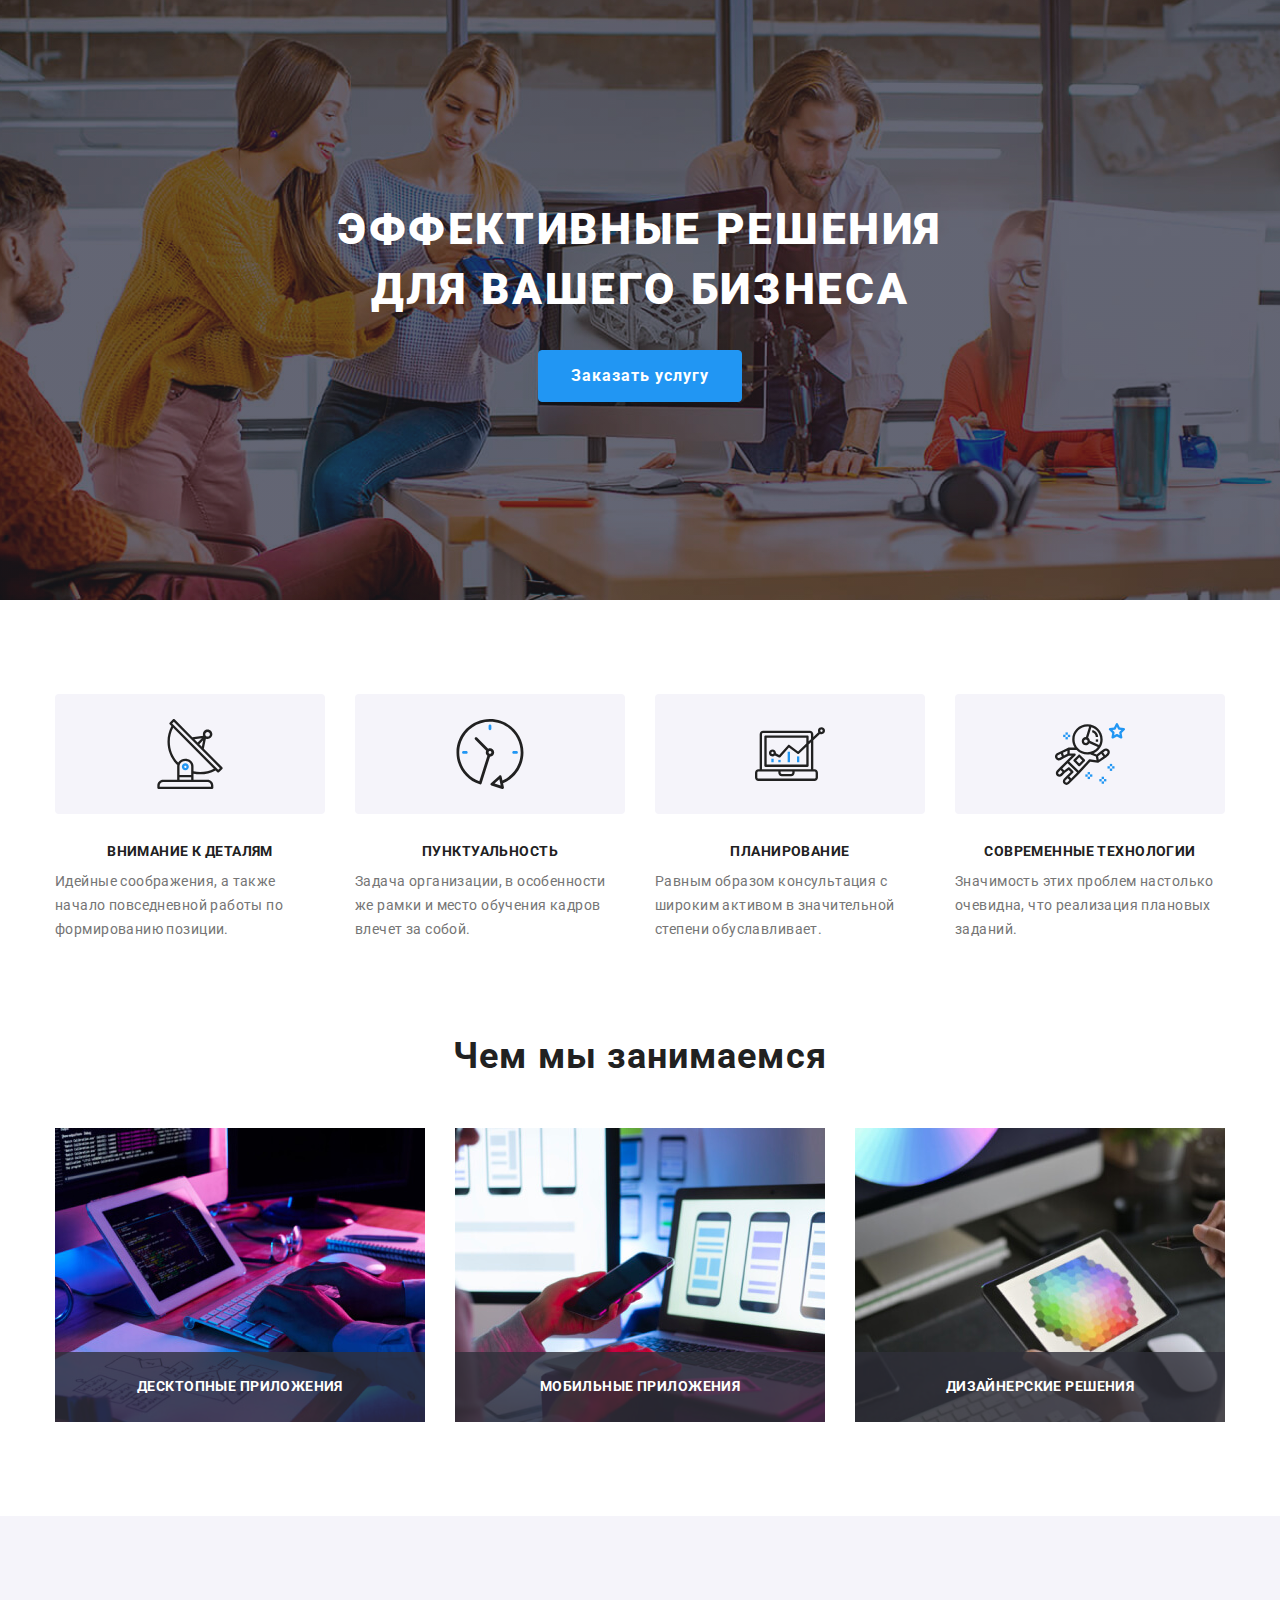
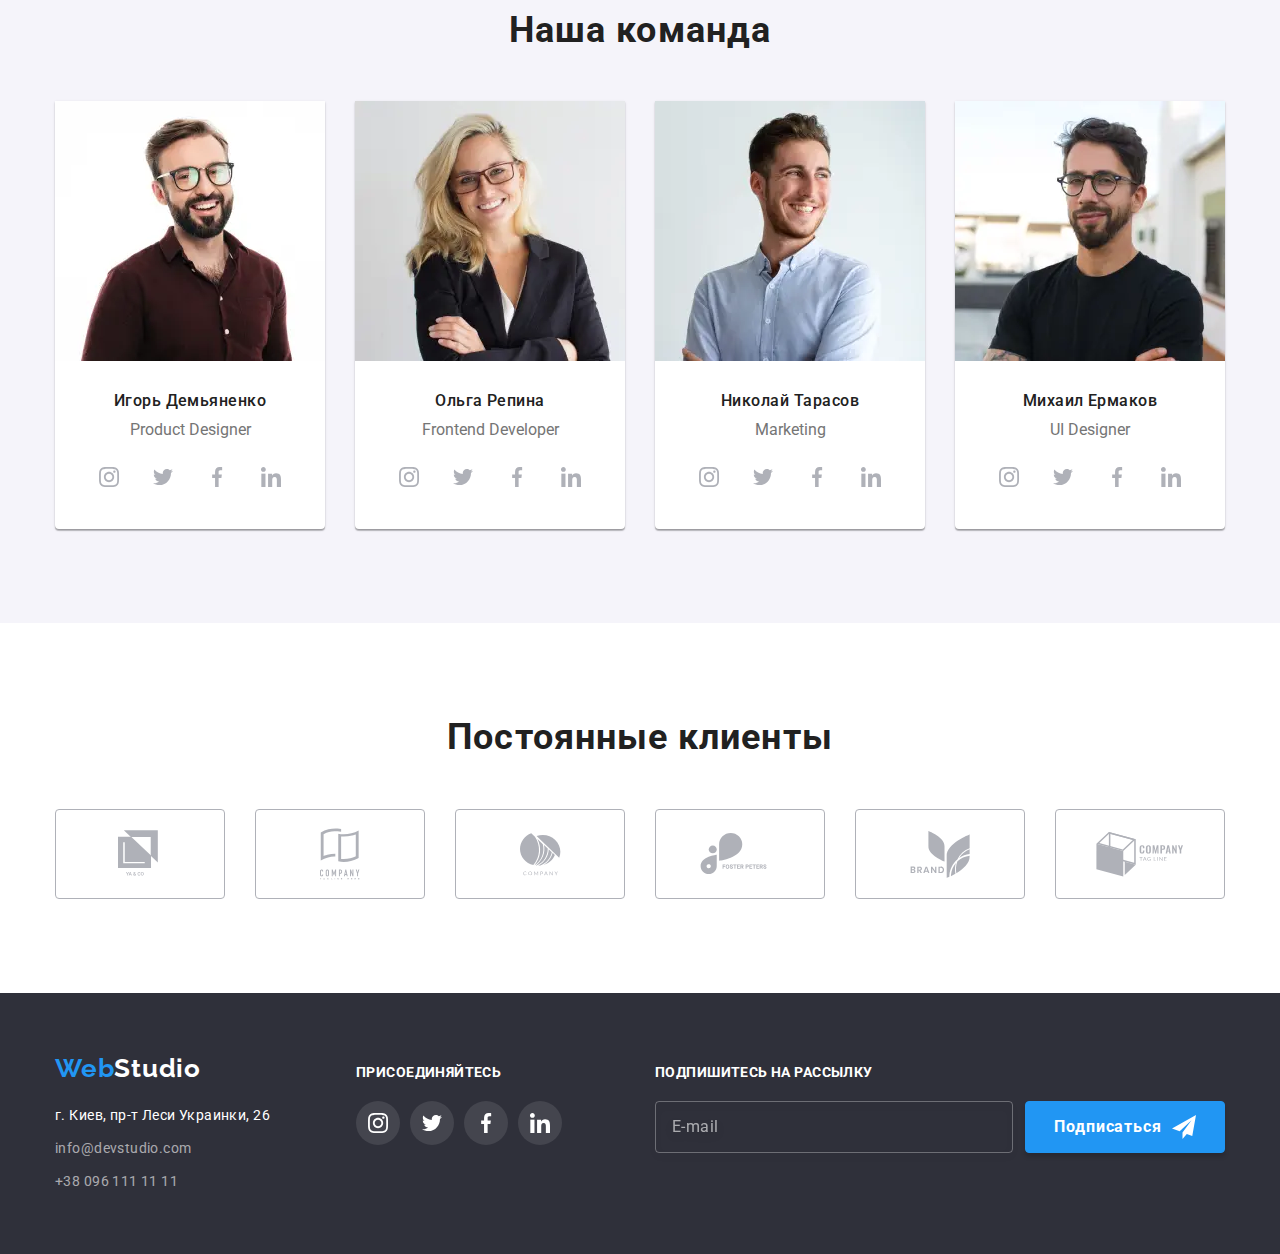
==== commit cee98772: "HW part2" ====
--- a/index.html
+++ b/index.html
@@ -93,11 +93,24 @@
     </div>
 </section>
 <!--Наша команда-->
-    <section class="team">
+    <section class="team section">
     <div class="container">
     <h2 class="team-head">Наша команда</h2>
     <ul class="team-list">
-        <li class="team-item"><img class="team-photo" src="./images/team1.jpg" alt="Product Designer" width="270" height="260">
+        <li class="team-item">
+        <picture class="team-picture">
+            <source srcset="./images/team/desktop-card-1.webp 1x, ./images/team/desktop-card-1@2x.webp 2x" media="(min-width: 1200px)"
+                type="image/webp">
+            <source srcset="./images/team/desktop-card-1.jpg 1x, ./images/team/desktop-card-1@2x.jpg 2x" media="(min-width: 1200px)">
+            <source srcset="./images/team/tablet-card-1.webp 1x, ./images/team/tablet-card-1@2x.webp 2x" media="(min-width: 768px)"
+                type="image/webp">
+            <source srcset="./images/team/tablet-card-1.jpg 1x, ./images/team/tablet-card-1@2x.jpg 2x" media="(min-width: 768px)">
+            <source srcset="./images/team/mobile-card-1.webp 1x, ./images/team/mobile-card-1@2x.webp 2x" media="(min-width: 320px)"
+                type="image/webp">
+            <source srcset="./images/team/mobile-card-1.jpg 1x, ./images/team/mobile-card-1@2x.jpg 2x" media="(min-width: 320px)">
+            <img class="team-photo" src="./images/team/mobile-card-1.jpg" alt="Product Designer">
+        </picture>
+         <div class="team-item-info">
         <h3 class="team-name">Игорь Демьяненко</h3>
         <p class="team-position">Product Designer</p>
         <ul class="social-list list">
@@ -126,8 +139,25 @@
                     </svg>
                 </a></li>
             </ul>
-        </li>
-        <li class="team-item"><img class="team-photo" src="./images/team2.jpg" alt="Frontend Developer" width="270" height="260">
+            </div>
+        </li>
+        <li class="team-item">
+        <picture class="team-picture">
+            <source srcset="./images/team/desktop-card-2.webp 1x, ./images/team/desktop-card-2@2x.webp 2x"
+                media="(min-width: 1200px)" type="image/webp">
+            <source srcset="./images/team/desktop-card-2.jpg 1x, ./images/team/desktop-card-2@2x.jpg 2x"
+                media="(min-width: 1200px)">
+            <source srcset="./images/team/tablet-card-2.webp 1x, ./images/team/tablet-card-2@2x.webp 2x"
+                media="(min-width: 768px)" type="image/webp">
+            <source srcset="./images/team/tablet-card-2.jpg 1x, ./images/team/tablet-card-2@2x.jpg 2x"
+                media="(min-width: 768px)">
+            <source srcset="./images/team/mobile-card-2.webp 1x, ./images/team/mobile-card-2@2x.webp 2x"
+                media="(min-width: 320px)" type="image/webp">
+            <source srcset="./images/team/mobile-card-2.jpg 1x, ./images/team/mobile-card-2@2x.jpg 2x"
+                media="(min-width: 320px)">
+            <img class="team-photo" src="./images/team/mobile-card-2.jpg" alt="Frontend Developer">
+        </picture>
+        <div class="team-item-info">
         <h3 class="team-name">Ольга Репина</h3>
         <p class="team-position">Frontend Developer</p>
         <ul class="social-list list">
@@ -156,10 +186,26 @@
                     </svg>
                 </a></li>
         </ul>
+        </div>
         </li>
         <li class="team-item">
-        <img class="team-photo" src="./images/team3.jpg" alt="Marketing" width="270" height="260">
-        <h3 class="team-name">Николай Тарасов</h3>
+        <picture class="team-picture">
+            <source srcset="./images/team/desktop-card-3.webp 1x, ./images/team/desktop-card-3@2x.webp 2x"
+                media="(min-width: 1200px)" type="image/webp">
+            <source srcset="./images/team/desktop-card-3.jpg 1x, ./images/team/desktop-card-3@2x.jpg 2x"
+                media="(min-width: 1200px)">
+            <source srcset="./images/team/tablet-card-3.webp 1x, ./images/team/tablet-card-3@2x.webp 2x"
+                media="(min-width: 768px)" type="image/webp">
+            <source srcset="./images/team/tablet-card-3.jpg 1x, ./images/team/tablet-card-3@2x.jpg 2x"
+                media="(min-width: 768px)">
+            <source srcset="./images/team/mobile-card-3.webp 1x, ./images/team/mobile-card-3@2x.webp 2x"
+                media="(min-width: 320px)" type="image/webp">
+            <source srcset="./images/team/mobile-card-3.jpg 1x, ./images/team/mobile-card-3@2x.jpg 2x"
+                media="(min-width: 320px)">
+            <img class="team-photo" src="./images/team/mobile-card-3.jpg" alt="Marketing">
+        </picture>
+         <div class="team-item-info">
+            <h3 class="team-name">Николай Тарасов</h3>
         <p class="team-position">Marketing</p>
         <ul class="social-list list">
             <li class="social-list-item">
@@ -187,10 +233,26 @@
                     </svg>
                 </a></li>
         </ul>
+        </div>
         </li>
         <li class="team-item">
-        <img class="team-photo" src="./images/team4.jpg" alt="UI Designer" width="270" height="260">
-        <h3 class="team-name">Михаил Ермаков</h3>
+        <picture class="team-picture">
+            <source srcset="./images/team/desktop-card-4.webp 1x, ./images/team/desktop-card-4@2x.webp 2x"
+                media="(min-width: 1200px)" type="image/webp">
+            <source srcset="./images/team/desktop-card-4.jpg 1x, ./images/team/desktop-card-4@2x.jpg 2x"
+                media="(min-width: 1200px)">
+            <source srcset="./images/team/tablet-card-4.webp 1x, ./images/team/tablet-card-4@2x.webp 2x"
+                media="(min-width: 768px)" type="image/webp">
+            <source srcset="./images/team/tablet-card-4.jpg 1x, ./images/team/tablet-card-4@2x.jpg 2x"
+                media="(min-width: 768px)">
+            <source srcset="./images/team/mobile-card-4.webp 1x, ./images/team/mobile-card-4@2x.webp 2x"
+                media="(min-width: 320px)" type="image/webp">
+            <source srcset="./images/team/mobile-card-4.jpg 1x, ./images/team/mobile-card-4@2x.jpg 2x"
+                media="(min-width: 320px)">
+            <img class="team-photo" src="./images/team/mobile-card-4.jpg" alt="UI Designer">
+        </picture>
+           <div class="team-item-info">
+            <h3 class="team-name">Михаил Ермаков</h3>
         <p class="team-position">UI Designer</p>
         <ul class="social-list list">
             <li class="social-list-item">
@@ -218,12 +280,13 @@
                     </svg>
                 </a></li>
         </ul>
+        </div>
         </li>
     </ul>
     </div>
     </section>
     <!-- Клиенты -->
-    <!-- <section class="clients section">
+    <section class="clients section">
         <div class="container">
             <h2 class="clients-title">Постоянные клиенты</h2>
             <ul class="clients-list">
@@ -271,10 +334,10 @@
                 </li>
             </ul>
         </div>
-    </section> -->
+    </section>
      </main>
     <!--Футер-->
-    <!-- <footer class="footer">
+    <footer class="footer">
     <div class="container">
     <div class="footer-contacts">   
     <a class="logo" href=""><span class="logo-color">Web</span><span class="logo-white">Studio</span></a>
@@ -293,7 +356,7 @@
         </address>
         </div>
         <!-- Футер соцсети -->
-    <!-- <div class="footer-social">
+    <div class="footer-social">
         <p class="join">присоединяйтесь</p>
         <ul class="footer-social-list">
             <li class="footer-social-item">
@@ -322,9 +385,9 @@
                     </svg></a>
             </li>
         </ul>
-    </div> -->
+    </div>
     <!-- Подписка -->
-    <!-- <form class="subscription-form">
+    <form class="subscription-form">
         <b class="subs-title">Подпишитесь на рассылку</b>
         <div class="subscription">
             <label for="subs-email"></label>
@@ -337,8 +400,8 @@
             </button>
         </div>
     </form>
-    </div> -->
-    <!-- </footer> --> 
+    </div> 
+    </footer> 
     <!-- Модальное окно -->
     <!-- <div class="backdrop is-hidden" data-modal>
         <div class="modal">
--- a/css/main.min.css
+++ b/css/main.min.css
@@ -1,2 +1,2 @@
-:root{--primary-text-color: #212121;--secondary-text-color: #757575;--accent-text-color: #2196f3;--reserve-text-color: #ffffff;--primary-font-family: "Roboto", sans-serif;--secondary-font-family: "Raleway", sans-serif;--card-set-gap: 30px}html{box-sizing:border-box}*,*::before,*::after{box-sizing:inherit}body{font-family:var(--primary-font-family)}ul{list-style:none;padding:0;margin:0}h1,h2,h3,h4,h5,h6,p{margin:0}a{text-decoration:none}address{font-style:normal}img{display:block;max-width:100%;height:auto}textarea{resize:none}.container{width:100%;padding:0 15px;margin:0 auto}@media screen and (min-width: 480px){.container{width:480px}}@media screen and (min-width: 768px){.container{width:768px}}@media screen and (min-width: 1200px){.container{width:1200px}}.section{padding-top:60px;padding-bottom:60px}@media screen and (min-width: 1200px){.section{padding-top:94px;padding-bottom:94px}}.visually-hidden{position:absolute;width:1px;height:1px;margin:-1px;border:0;padding:0;white-space:nowrap;clip-path:inset(100%);clip:rect(0 0 0 0);overflow:hidden}.header{padding-top:32px;padding-bottom:32px;border-bottom:1px solid #ececec}.header .container{display:flex;align-items:center;justify-content:space-between}.nav{display:flex;align-items:center}.nav-list{display:flex;align-items:center;margin-left:93px}.nav-list-item:not(:last-child){margin-right:50px}.contacts{display:flex;align-items:center;margin-left:auto}.logo{font-family:var(--secondary-font-family);color:#000000;font-weight:700;font-size:26px;line-height:1.19;letter-spacing:0.03em}.logo-color{color:var(--accent-text-color)}.nav-list-link{position:relative;padding-top:32px;padding-bottom:32px;font-weight:500;font-size:14px;line-height:1.14;letter-spacing:0.02em;color:var(--primary-text-color);transition:color 250ms cubic-bezier(0.4, 0, 0.2, 1)}.nav-list-link:hover,.nav-list-link:focus{color:var(--accent-text-color)}.current{color:var(--accent-text-color)}.current::after{content:"";position:absolute;left:0;bottom:-5px;display:block;width:100%;height:4px;background-color:var(--accent-text-color);border-radius:2px;transform:translateY(25%)}.contact-item:not(:last-child){margin-right:50px}.contact-item-link{position:relative;padding-top:32px;padding-bottom:32px;font-weight:500;font-size:14px;line-height:1.14;letter-spacing:0.02em;color:var(--secondary-text-color);transition:color 250ms cubic-bezier(0.4, 0, 0.2, 1)}.contact-item-link:hover,.contact-item-link:focus{color:var(--accent-text-color)}.contact-icon{margin-right:10px;fill:currentColor}.hero{height:400px;padding-top:118px;padding-bottom:118px;margin:0 auto;text-align:center;background-color:#2f303a;background-position:center;background-repeat:no-repeat;background-size:cover}.hero-title{max-width:360px;margin-left:auto;margin-right:auto;font-weight:900;font-size:26px;line-height:1.62;letter-spacing:0.06em;text-transform:uppercase;color:var(--reserve-text-color);margin-bottom:30px}@media screen and (min-width: 320px) and (max-width: 767px){.hero{background-image:linear-gradient(rgba(47,48,58,0.4), rgba(47,48,58,0.4)),url(../../images/hero/hero-1x.jpg)}}@media screen and (min-device-pixel-ratio: 2) and (min-width: 320px) and (max-width: 767px), screen and (min-resolution: 192dpi) and (min-width: 320px) and (max-width: 767px), screen and (min-resolution: 2dppx) and (min-width: 320px) and (max-width: 767px){.hero{background-image:linear-gradient(rgba(47,48,58,0.4), rgba(47,48,58,0.4)),url(../../images/hero/hero-2x.jpg)}}@media screen and (min-width: 768px){.hero{background-image:linear-gradient(rgba(47,48,58,0.4), rgba(47,48,58,0.4)),url(../../images/hero/hero_tablet-1x.jpg)}}@media screen and (min-device-pixel-ratio: 2) and (min-width: 768px), screen and (min-resolution: 192dpi) and (min-width: 768px), screen and (min-resolution: 2dppx) and (min-width: 768px){.hero{background-image:linear-gradient(rgba(47,48,58,0.4), rgba(47,48,58,0.4)),url(../../images/hero/hero_tablet-2x.jpg)}}@media screen and (min-width: 1200px){.hero{max-width:1600px;height:600px;padding-top:200px;padding-bottom:200px;background-image:linear-gradient(rgba(47,48,58,0.4), rgba(47,48,58,0.4)),url(../../images/hero/hero_desk-1x.jpg)}.hero-title{max-width:696px;font-size:44px;line-height:1.36}}@media screen and (min-device-pixel-ratio: 2) and (min-width: 1200px), screen and (min-resolution: 192dpi) and (min-width: 1200px), screen and (min-resolution: 2dppx) and (min-width: 1200px){.hero{background-image:linear-gradient(rgba(47,48,58,0.4), rgba(47,48,58,0.4)),url(../../images/hero/hero_desk-2x.jpg)}}.button-order{padding:10px 32px;min-width:200px;border-radius:4px;border:1px solid var(--accent-text-color);cursor:pointer;font-weight:700;font-size:16px;line-height:1.87;letter-spacing:0.06em;color:var(--reserve-text-color);background-color:var(--accent-text-color)}.features{padding-top:60px}@media screen and (min-width: 1200px){.features{padding-top:94px}}.item-head{margin-bottom:10px;font-weight:700;font-size:14px;line-height:1.14;letter-spacing:0.03em;text-transform:uppercase;color:var(--primary-text-color);text-align:center}.item-text{font-weight:400;font-size:14px;line-height:1.71;letter-spacing:0.03em;color:var(--secondary-text-color)}.item-icon-box{margin-bottom:30px;padding-top:25px;padding-bottom:25px;height:120px;background-color:#f5f4fa;border-radius:4px;text-align:center}.item-icon{width:70px;height:70px}@media screen and (min-width: 320px) and (max-width: 767px){.item:not(:last-child){margin-bottom:30px}}@media screen and (min-width: 768px) and (max-width: 1199px){.features-list{display:flex;flex-wrap:wrap;margin-top:calc(-1 * var(--card-set-gap));margin-left:calc(-1 * var(--card-set-gap))}.item{margin-top:var(--card-set-gap);margin-left:var(--card-set-gap);flex-basis:calc(100% / 2 - var(--card-set-gap))}}@media screen and (min-width: 1200px){.features-list{display:flex;justify-content:space-between;align-items:flex-start}.item{min-width:270px}.item:not(:last-child){margin-right:30px}}.work{display:none}@media screen and (min-width: 1200px){.work{display:block;padding-top:94px;padding-bottom:94px}.work-list{display:flex;justify-content:space-between}.work-head{margin-bottom:50px;font-weight:700;font-size:36px;line-height:1.16;text-align:center;letter-spacing:0.03em;color:var(--primary-text-color)}.work-item{position:relative}.work-item-title{position:absolute;left:0;bottom:0;padding-top:27px;padding-bottom:27px;width:100%;height:70px;background-color:rgba(47,48,58,0.8);color:var(--reserve-text-color);font-weight:700;font-size:14px;line-height:1.14;text-align:center;letter-spacing:0.03em;text-transform:uppercase;transform:translateY(0)}}.team{background:#f5f4fa}.team-item{padding-bottom:24px;background-color:var(--reserve-text-color);box-shadow:0px 1px 3px rgba(0,0,0,0.12),0px 1px 1px rgba(0,0,0,0.14),0px 2px 1px rgba(0,0,0,0.2);border-radius:0px 0px 4px 4px}@media screen and (max-width: 767px){.team-item:not(:last-child){margin-bottom:30px}}.team-item__info{margin-top:30px}.clients-list{display:flex;align-items:flex-start;justify-content:space-between}.clients-list-item:not(:last-child){margin-right:30px}.clients-title{margin-bottom:50px;font-weight:700;font-size:36px;line-height:1.16;text-align:center;letter-spacing:0.03em;color:var(--primary-text-color)}.clients-link{display:flex;justify-content:center;align-items:center;color:#afb1b8;width:170px;height:90px;border:1px solid;border-radius:4px;transition:color 250ms cubic-bezier(0.4, 0, 0.2, 1),border-color 250ms cubic-bezier(0.4, 0, 0.2, 1)}.clients-link:hover,.clients-link:focus{color:var(--accent-text-color);border-color:var(--accent-text-color)}.clients-logo{fill:currentColor}.backdrop{position:fixed;top:0;left:0;min-width:100%;min-height:100%;background-color:rgba(0,0,0,0.2);opacity:1;transition:opacity 700ms linear}.backdrop.is-hidden{opacity:0;visibility:none;pointer-events:none}.modal{position:absolute;top:50%;left:50%;padding:40px;width:528px;height:581px;border-radius:4px;background-color:var(--reserve-text-color);box-shadow:0px 1px 3px rgba(0,0,0,0.12),0px 1px 1px rgba(0,0,0,0.14),0px 2px 1px rgba(0,0,0,0.2);transform:translate(-50%, -50%) scale(1);transition:transform 700ms cubic-bezier(0.42, 0, 0.58, 1)}.modal.backdrop.is-hidden{transform:translate(-50%, -50%) scale(0)}.modal-btn-close{position:absolute;top:8px;right:8px;display:flex;justify-content:center;align-items:center;cursor:pointer;width:30px;height:30px;border:1px solid rgba(0,0,0,0.1);border-radius:50%;background:#ffffff;fill:212121;transition:fill 250ms cubic-bezier(0.4, 0, 0.2, 1)}.modal-btn-close:hover,.modal-btn-close:focus{fill:var(--accent-text-color)}.form-title{display:block;margin-bottom:12px;font-weight:700;font-size:20px;line-height:1.15;text-align:center;letter-spacing:0.03em;color:var(--primary-text-color)}.form-field{position:relative;display:flex;flex-direction:column;margin-bottom:10px}.form-field .comment{margin-bottom:20px}.field-label{margin-bottom:4px;font-size:12px;line-height:1.16;letter-spacing:0.01em;color:var(--secondary-text-color)}.field-input{min-width:100%;height:40px;border:1px solid rgba(33,33,33,0.2);border-radius:4px;padding-left:42px;cursor:pointer;transition:border-color 250ms cubic-bezier(0.4, 0, 0.2, 1)}.field-input:focus{border-color:var(--accent-text-color);outline:none}.field-input:focus+.icon-input{fill:var(--accent-text-color)}.field-input .textarea{height:120px;padding:12px 16px}.field-input .textarea::placeholder{font-size:12px;line-height:1.16;letter-spacing:0.01em;color:rgba(117,117,117,0.5)}.textarea{height:120px;padding:12px 16px}.icon-input{position:absolute;bottom:11px;left:12px;fill:212121;transition:fill 250ms cubic-bezier(0.4, 0, 0.2, 1)}.form-check{margin-bottom:30px}.check-label{display:flex;justify-content:center;align-items:center;font-size:14px;line-height:1.71;letter-spacing:0.03em;color:var(--secondary-text-color)}.check-label::before{content:"";display:inline-block;width:16px;height:15px;border:2px solid #212121;border-radius:2px;margin-right:7px;transition:all 250ms cubic-bezier(0.4, 0, 0.2, 1)}.check-input:checked+.check-label::before{background-color:var(--accent-text-color);background-image:url(../images/logo-checked.svg);background-size:contain;background-origin:border-box;border-color:transparent}.policy-link{text-decoration:underline;color:var(--accent-text-color);margin-left:5px}.check-input{position:absolute;width:1px;height:1px;margin:-1px;border:0;padding:0;white-space:nowrap;clip-path:inset(100%);clip:rect(0 0 0 0);overflow:hidden}.send-btn{display:block;margin:0 auto;padding:10px 0;min-width:200px;min-height:50px;border-radius:4px;border:1px solid var(--accent-text-color);cursor:pointer;font-weight:700;font-size:16px;line-height:1.87;letter-spacing:0.06em;color:var(--reserve-text-color);background-color:var(--accent-text-color);box-shadow:0px 4px 4px rgba(0,0,0,0.15)}.footer{padding-top:60px;padding-bottom:60px;background:#2f303a}.footer-contacts{width:231px}.footer .container{display:flex;justify-self:start;align-items:baseline}.logo-white{color:var(--reserve-text-color)}.main-contacts-list{margin-top:20px}.main-contacts-item:not(:last-child){margin-bottom:9px}.main-contacts-link{font-size:14px;line-height:1.71;letter-spacing:0.03em;color:rgba(255,255,255,0.6)}.main-contacts-link.map{color:var(--reserve-text-color)}.footer-social{margin-left:70px}.join{display:inline-block;margin-bottom:20px;font-weight:bold;font-size:14px;line-height:1.14;letter-spacing:0.03em;text-transform:uppercase;color:var(--reserve-text-color)}.footer-social-list{display:flex;justify-content:space-between;width:206px}.footer-social-link{display:flex;justify-content:center;align-items:center;width:44px;height:44px;border-radius:50%;background-color:rgba(255,255,255,0.1);color:var(--reserve-text-color);transition:background-color 250ms cubic-bezier(0.4, 0, 0.2, 1)}.footer-social-link:hover,.footer-social-link:focus{background-color:var(--accent-text-color)}.social-logo{fill:currentColor}.subscription-form{display:block;margin-left:93px;width:570px}.subs-title{display:inline-block;margin-bottom:20px;font-weight:700;font-size:14px;line-height:1.14;letter-spacing:0.03em;text-transform:uppercase;color:var(--reserve-text-color)}.subs-btn{display:flex;justify-content:center;align-items:center;margin:0 auto;padding:10px 0;margin-left:12px;min-width:200px;min-height:50px;border-radius:4px;border:1px solid var(--accent-text-color);cursor:pointer;font-weight:700;font-size:16px;line-height:1.87;letter-spacing:0.06em;color:var(--reserve-text-color);background-color:var(--accent-text-color);box-shadow:0px 4px 4px rgba(0,0,0,0.15)}.icon-send{margin-left:10px;fill:currentColor}.subscription{display:flex}.subs-input{padding:15px 16px;min-width:358px;min-height:50px;border:1px solid rgba(255,255,255,0.3);filter:drop-shadow(0px 4px 4px rgba(0,0,0,0.15));border-radius:4px;background-color:transparent;color:#ffffff;transition:outline 250ms cubic-bezier(0.4, 0, 0.2, 1)}.subs-input:focus{outline:1px solid var(--accent-text-color)}.subs-input::placeholder{font-size:16px;line-height:1.25;letter-spacing:0.03em;color:rgba(255,255,255,0.6)}
+:root{--primary-text-color: #212121;--secondary-text-color: #757575;--accent-text-color: #2196f3;--reserve-text-color: #ffffff;--primary-font-family: "Roboto", sans-serif;--secondary-font-family: "Raleway", sans-serif;--card-set-gap: 30px}html{box-sizing:border-box}*,*::before,*::after{box-sizing:inherit}body{font-family:var(--primary-font-family)}ul{list-style:none;padding:0;margin:0}h1,h2,h3,h4,h5,h6,p{margin:0}a{text-decoration:none}address{font-style:normal}img{display:block;max-width:100%;height:auto}textarea{resize:none}.container{width:100%;padding:0 15px;margin:0 auto}@media screen and (min-width: 480px){.container{width:480px}}@media screen and (min-width: 768px){.container{width:768px}}@media screen and (min-width: 1200px){.container{width:1200px}}.section{padding-top:60px;padding-bottom:60px}@media screen and (min-width: 1200px){.section{padding-top:94px;padding-bottom:94px}}.visually-hidden{position:absolute;width:1px;height:1px;margin:-1px;border:0;padding:0;white-space:nowrap;clip-path:inset(100%);clip:rect(0 0 0 0);overflow:hidden}.header{padding-top:32px;padding-bottom:32px;border-bottom:1px solid #ececec}.header .container{display:flex;align-items:center;justify-content:space-between}.nav{display:flex;align-items:center}.nav-list{display:flex;align-items:center;margin-left:93px}.nav-list-item:not(:last-child){margin-right:50px}.contacts{display:flex;align-items:center;margin-left:auto}.logo{font-family:var(--secondary-font-family);color:#000000;font-weight:700;font-size:26px;line-height:1.19;letter-spacing:0.03em}.logo-color{color:var(--accent-text-color)}.nav-list-link{position:relative;padding-top:32px;padding-bottom:32px;font-weight:500;font-size:14px;line-height:1.14;letter-spacing:0.02em;color:var(--primary-text-color);transition:color 250ms cubic-bezier(0.4, 0, 0.2, 1)}.nav-list-link:hover,.nav-list-link:focus{color:var(--accent-text-color)}.current{color:var(--accent-text-color)}.current::after{content:"";position:absolute;left:0;bottom:-5px;display:block;width:100%;height:4px;background-color:var(--accent-text-color);border-radius:2px;transform:translateY(25%)}.contact-item:not(:last-child){margin-right:50px}.contact-item-link{position:relative;padding-top:32px;padding-bottom:32px;font-weight:500;font-size:14px;line-height:1.14;letter-spacing:0.02em;color:var(--secondary-text-color);transition:color 250ms cubic-bezier(0.4, 0, 0.2, 1)}.contact-item-link:hover,.contact-item-link:focus{color:var(--accent-text-color)}.contact-icon{margin-right:10px;fill:currentColor}.hero{height:400px;padding-top:118px;padding-bottom:118px;margin:0 auto;text-align:center;background-color:#2f303a;background-position:center;background-repeat:no-repeat;background-size:cover}.hero-title{max-width:360px;margin-left:auto;margin-right:auto;font-weight:900;font-size:26px;line-height:1.62;letter-spacing:0.06em;text-transform:uppercase;color:var(--reserve-text-color);margin-bottom:30px}@media screen and (min-width: 320px) and (max-width: 767px){.hero{background-image:linear-gradient(rgba(47,48,58,0.4), rgba(47,48,58,0.4)),url(../../images/hero/hero-1x.jpg)}}@media screen and (min-device-pixel-ratio: 2) and (min-width: 320px) and (max-width: 767px), screen and (min-resolution: 192dpi) and (min-width: 320px) and (max-width: 767px), screen and (min-resolution: 2dppx) and (min-width: 320px) and (max-width: 767px){.hero{background-image:linear-gradient(rgba(47,48,58,0.4), rgba(47,48,58,0.4)),url(../../images/hero/hero-2x.jpg)}}@media screen and (min-width: 768px){.hero{background-image:linear-gradient(rgba(47,48,58,0.4), rgba(47,48,58,0.4)),url(../../images/hero/hero_tablet-1x.jpg)}}@media screen and (min-device-pixel-ratio: 2) and (min-width: 768px), screen and (min-resolution: 192dpi) and (min-width: 768px), screen and (min-resolution: 2dppx) and (min-width: 768px){.hero{background-image:linear-gradient(rgba(47,48,58,0.4), rgba(47,48,58,0.4)),url(../../images/hero/hero_tablet-2x.jpg)}}@media screen and (min-width: 1200px){.hero{max-width:1600px;height:600px;padding-top:200px;padding-bottom:200px;background-image:linear-gradient(rgba(47,48,58,0.4), rgba(47,48,58,0.4)),url(../../images/hero/hero_desk-1x.jpg)}.hero-title{max-width:696px;font-size:44px;line-height:1.36}}@media screen and (min-device-pixel-ratio: 2) and (min-width: 1200px), screen and (min-resolution: 192dpi) and (min-width: 1200px), screen and (min-resolution: 2dppx) and (min-width: 1200px){.hero{background-image:linear-gradient(rgba(47,48,58,0.4), rgba(47,48,58,0.4)),url(../../images/hero/hero_desk-2x.jpg)}}.button-order{padding:10px 32px;min-width:200px;border-radius:4px;border:1px solid var(--accent-text-color);cursor:pointer;font-weight:700;font-size:16px;line-height:1.87;letter-spacing:0.06em;color:var(--reserve-text-color);background-color:var(--accent-text-color)}.features{padding-top:60px}@media screen and (min-width: 1200px){.features{padding-top:94px}}.item-head{margin-bottom:10px;font-weight:700;font-size:14px;line-height:1.14;letter-spacing:0.03em;text-transform:uppercase;color:var(--primary-text-color);text-align:center}.item-text{font-weight:400;font-size:14px;line-height:1.71;letter-spacing:0.03em;color:var(--secondary-text-color)}.item-icon-box{margin-bottom:30px;padding-top:25px;padding-bottom:25px;height:120px;background-color:#f5f4fa;border-radius:4px;text-align:center}.item-icon{width:70px;height:70px}@media screen and (min-width: 320px) and (max-width: 767px){.item:not(:last-child){margin-bottom:30px}}@media screen and (min-width: 768px) and (max-width: 1199px){.features-list{display:flex;flex-wrap:wrap;margin-top:calc(-1 * var(--card-set-gap));margin-left:calc(-1 * var(--card-set-gap))}.item{margin-top:var(--card-set-gap);margin-left:var(--card-set-gap);flex-basis:calc(100% / 2 - var(--card-set-gap))}}@media screen and (min-width: 1200px){.features-list{display:flex;justify-content:space-between;align-items:flex-start}.item{min-width:270px}.item:not(:last-child){margin-right:30px}}.work{display:none}@media screen and (min-width: 1200px){.work{display:block;padding-top:94px;padding-bottom:94px}.work-list{display:flex;justify-content:space-between}.work-head{margin-bottom:50px;font-weight:700;font-size:36px;line-height:1.16;text-align:center;letter-spacing:0.03em;color:var(--primary-text-color)}.work-item{position:relative}.work-item-title{position:absolute;left:0;bottom:0;padding-top:27px;padding-bottom:27px;width:100%;height:70px;background-color:rgba(47,48,58,0.8);color:var(--reserve-text-color);font-weight:700;font-size:14px;line-height:1.14;text-align:center;letter-spacing:0.03em;text-transform:uppercase;transform:translateY(0)}}.team{background:#f5f4fa}.team-head{margin-bottom:30px;font-weight:700;font-size:28px;line-height:1.18;text-align:center;letter-spacing:0.03em;color:var(--primary-text-color)}@media screen and (min-width: 1200px){.team-head{margin-bottom:50px;font-size:36px;line-height:1.16}}.team-item{padding-bottom:24px;background-color:var(--reserve-text-color);box-shadow:0px 1px 3px rgba(0,0,0,0.12),0px 1px 1px rgba(0,0,0,0.14),0px 2px 1px rgba(0,0,0,0.2);border-radius:0px 0px 4px 4px}@media screen and (max-width: 767px){.team-item:not(:last-child){margin-bottom:30px}}.team-item-info{margin-top:30px}.team-name{font-weight:500;font-size:16px;line-height:1.19;text-align:center;letter-spacing:0.03em;color:var(--primary-text-color)}.team-position{margin-top:10px;font-size:16px;line-height:1.19;text-align:center;color:var(--secondary-text-color)}.social-list{display:flex;justify-content:center;margin-top:16px}.social-list-item:not(:last-child){margin-right:10px}.social-list-link{display:flex;justify-content:center;align-items:center;width:44px;height:44px;border-radius:50%;color:#afb1b8;transition:color 250ms cubic-bezier(0.4, 0, 0.2, 1),background-color 250ms cubic-bezier(0.4, 0, 0.2, 1)}.social-list-link:hover,.social-list-link:focus{background-color:var(--accent-text-color);color:var(--reserve-text-color)}.social-list-link:hover .social-list-icon,.social-list-link:focus .social-list-icon{fill:currentColor}.social-list-icon{fill:currentColor}@media screen and (min-width: 768px) and (max-width: 1199px){.team-list{display:flex;flex-wrap:wrap;margin-top:calc(-1 * var(--card-set-gap));margin-left:calc(-1 * var(--card-set-gap))}.team-item{margin-top:var(--card-set-gap);margin-left:var(--card-set-gap);flex-basis:calc(100% / 2 - var(--card-set-gap))}.team-photo{width:354px;height:374pxx}}@media screen and (min-width: 1200px){.team-list{display:flex;justify-content:space-between}.team-item{padding-bottom:30px}.team-photo{width:270px;height:260px}}.clients-title{margin-bottom:30px;font-weight:700;font-size:28px;line-height:1.18;text-align:center;letter-spacing:0.03em;color:var(--primary-text-color)}@media screen and (min-width: 1200px){.clients-title{margin-bottom:50px;font-size:36px;line-height:1.16}}.clients-link{display:flex;justify-content:center;align-items:center;color:#afb1b8;height:90px;border:1px solid;border-radius:4px;transition:color 250ms cubic-bezier(0.4, 0, 0.2, 1),border-color 250ms cubic-bezier(0.4, 0, 0.2, 1)}.clients-link:hover,.clients-link:focus{color:var(--accent-text-color);border-color:var(--accent-text-color)}.clients-logo{fill:currentColor}@media screen and (max-width: 767px){.clients-list{display:flex;flex-wrap:wrap;margin-top:calc(-1 * var(--card-set-gap));margin-left:calc(-1 * var(--card-set-gap))}.clients-list-item{margin-top:var(--card-set-gap);margin-left:var(--card-set-gap);flex-basis:calc(100% / 2 - var(--card-set-gap))}}@media screen and (min-width: 768px) and (max-width: 1199px){.clients-list{display:flex;flex-wrap:wrap;margin-top:calc(-1 * var(--card-set-gap));margin-left:calc(-1 * var(--card-set-gap))}.clients-list-item{margin-top:var(--card-set-gap);margin-left:var(--card-set-gap);flex-basis:calc(100% / 3 - var(--card-set-gap))}}@media screen and (min-width: 1200px){.clients-list{display:flex;align-items:flex-start}.clients-list-item:not(:last-child){margin-right:30px}.clients-link{width:170px}}.backdrop{position:fixed;top:0;left:0;min-width:100%;min-height:100%;background-color:rgba(0,0,0,0.2);opacity:1;transition:opacity 700ms linear}.backdrop.is-hidden{opacity:0;visibility:none;pointer-events:none}.modal{position:absolute;top:50%;left:50%;padding:40px;width:528px;height:581px;border-radius:4px;background-color:var(--reserve-text-color);box-shadow:0px 1px 3px rgba(0,0,0,0.12),0px 1px 1px rgba(0,0,0,0.14),0px 2px 1px rgba(0,0,0,0.2);transform:translate(-50%, -50%) scale(1);transition:transform 700ms cubic-bezier(0.42, 0, 0.58, 1)}.modal.backdrop.is-hidden{transform:translate(-50%, -50%) scale(0)}.modal-btn-close{position:absolute;top:8px;right:8px;display:flex;justify-content:center;align-items:center;cursor:pointer;width:30px;height:30px;border:1px solid rgba(0,0,0,0.1);border-radius:50%;background:#ffffff;fill:212121;transition:fill 250ms cubic-bezier(0.4, 0, 0.2, 1)}.modal-btn-close:hover,.modal-btn-close:focus{fill:var(--accent-text-color)}.form-title{display:block;margin-bottom:12px;font-weight:700;font-size:20px;line-height:1.15;text-align:center;letter-spacing:0.03em;color:var(--primary-text-color)}.form-field{position:relative;display:flex;flex-direction:column;margin-bottom:10px}.form-field .comment{margin-bottom:20px}.field-label{margin-bottom:4px;font-size:12px;line-height:1.16;letter-spacing:0.01em;color:var(--secondary-text-color)}.field-input{min-width:100%;height:40px;border:1px solid rgba(33,33,33,0.2);border-radius:4px;padding-left:42px;cursor:pointer;transition:border-color 250ms cubic-bezier(0.4, 0, 0.2, 1)}.field-input:focus{border-color:var(--accent-text-color);outline:none}.field-input:focus+.icon-input{fill:var(--accent-text-color)}.field-input .textarea{height:120px;padding:12px 16px}.field-input .textarea::placeholder{font-size:12px;line-height:1.16;letter-spacing:0.01em;color:rgba(117,117,117,0.5)}.textarea{height:120px;padding:12px 16px}.icon-input{position:absolute;bottom:11px;left:12px;fill:212121;transition:fill 250ms cubic-bezier(0.4, 0, 0.2, 1)}.form-check{margin-bottom:30px}.check-label{display:flex;justify-content:center;align-items:center;font-size:14px;line-height:1.71;letter-spacing:0.03em;color:var(--secondary-text-color)}.check-label::before{content:"";display:inline-block;width:16px;height:15px;border:2px solid #212121;border-radius:2px;margin-right:7px;transition:all 250ms cubic-bezier(0.4, 0, 0.2, 1)}.check-input:checked+.check-label::before{background-color:var(--accent-text-color);background-image:url(../images/logo-checked.svg);background-size:contain;background-origin:border-box;border-color:transparent}.policy-link{text-decoration:underline;color:var(--accent-text-color);margin-left:5px}.check-input{position:absolute;width:1px;height:1px;margin:-1px;border:0;padding:0;white-space:nowrap;clip-path:inset(100%);clip:rect(0 0 0 0);overflow:hidden}.send-btn{display:block;margin:0 auto;padding:10px 0;min-width:200px;min-height:50px;border-radius:4px;border:1px solid var(--accent-text-color);cursor:pointer;font-weight:700;font-size:16px;line-height:1.87;letter-spacing:0.06em;color:var(--reserve-text-color);background-color:var(--accent-text-color);box-shadow:0px 4px 4px rgba(0,0,0,0.15)}.footer{padding-top:60px;padding-bottom:60px;background:#2f303a;text-align:center}.logo-white{color:var(--reserve-text-color)}.main-contacts-list{margin-top:20px}.main-contacts-item:not(:last-child){margin-bottom:8px}.main-contacts-link{font-size:14px;line-height:1.71;letter-spacing:0.03em;color:rgba(255,255,255,0.6)}.main-contacts-link.map{color:var(--reserve-text-color)}.join{display:inline-block;margin-bottom:20px;font-weight:700;font-size:14px;line-height:1.14;letter-spacing:0.03em;text-transform:uppercase;color:var(--reserve-text-color)}.footer-social-list{display:flex;justify-content:center}.footer-social-item:not(:last-child){margin-right:10px}.footer-social-link{display:flex;justify-content:center;align-items:center;width:44px;height:44px;border-radius:50%;background-color:rgba(255,255,255,0.1);color:var(--reserve-text-color);transition:background-color 250ms cubic-bezier(0.4, 0, 0.2, 1)}.footer-social-link:hover,.footer-social-link:focus{background-color:var(--accent-text-color)}.social-logo{fill:currentColor}@media screen and (max-width: 767px){.footer-social{margin-top:60px}}@media screen and (min-width: 768px) and (max-width: 1199px){.footer .container{display:flex;flex-wrap:wrap;justify-content:center}.footer-contacts{margin-right:165px}}@media screen and (min-width: 1200px){.footer{text-align:start}.footer .container{display:flex;justify-self:start;align-items:baseline}.footer-contacts{width:231px}.main-contacts-item:not(:last-child){margin-bottom:9px}.footer-social{margin-left:70px}}.subs-title{display:inline-block;margin-bottom:20px;font-weight:700;font-size:14px;line-height:1.14;letter-spacing:0.03em;text-transform:uppercase;color:var(--reserve-text-color)}.subs-btn{display:flex;justify-content:center;align-items:center;margin:0 auto;padding:10px 0;min-width:200px;min-height:50px;border-radius:4px;border:1px solid var(--accent-text-color);cursor:pointer;font-weight:700;font-size:16px;line-height:1.87;letter-spacing:0.06em;color:var(--reserve-text-color);background-color:var(--accent-text-color);box-shadow:0px 4px 4px rgba(0,0,0,0.15)}.icon-send{margin-left:10px;fill:currentColor}.subs-input{margin-bottom:20px;padding:15px 16px;min-width:100%;min-height:50px;border:1px solid rgba(255,255,255,0.3);filter:drop-shadow(0px 4px 4px rgba(0,0,0,0.15));border-radius:4px;background-color:transparent;color:#ffffff;transition:outline 250ms cubic-bezier(0.4, 0, 0.2, 1)}.subs-input:focus{outline:1px solid var(--accent-text-color)}.subs-input::placeholder{font-size:16px;line-height:1.25;letter-spacing:0.03em;color:rgba(255,255,255,0.6)}@media screen and (max-width: 767px){.subscription-form{margin-top:60px}}@media screen and (min-width: 768px) and (max-width: 1199px){.subs-input{min-width:450px}.subscription-form{margin-top:60px}}@media screen and (min-width: 1200px){.subscription-form{display:block;margin-left:93px;width:570px}.subscription{display:flex}.subs-input{margin-bottom:0;margin-right:12px;min-width:358px}}
 /*# sourceMappingURL=main.min.css.map */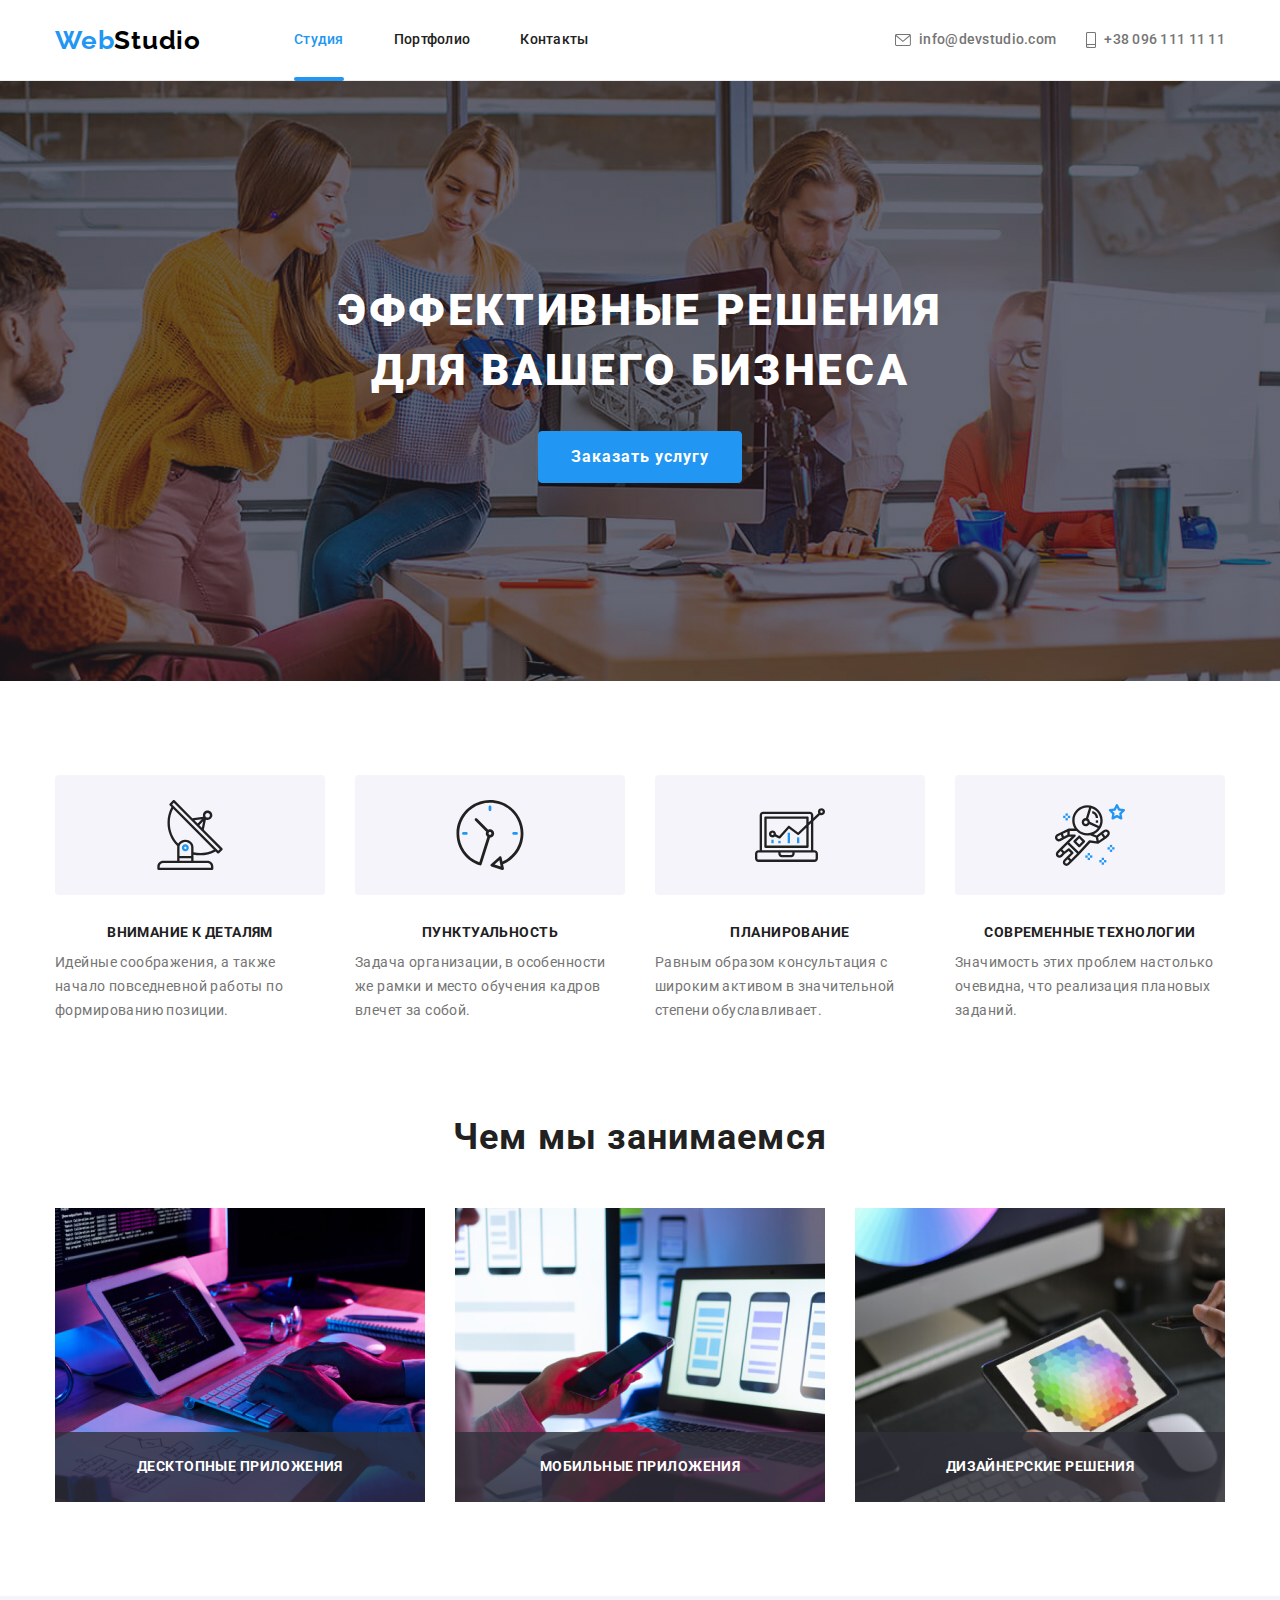
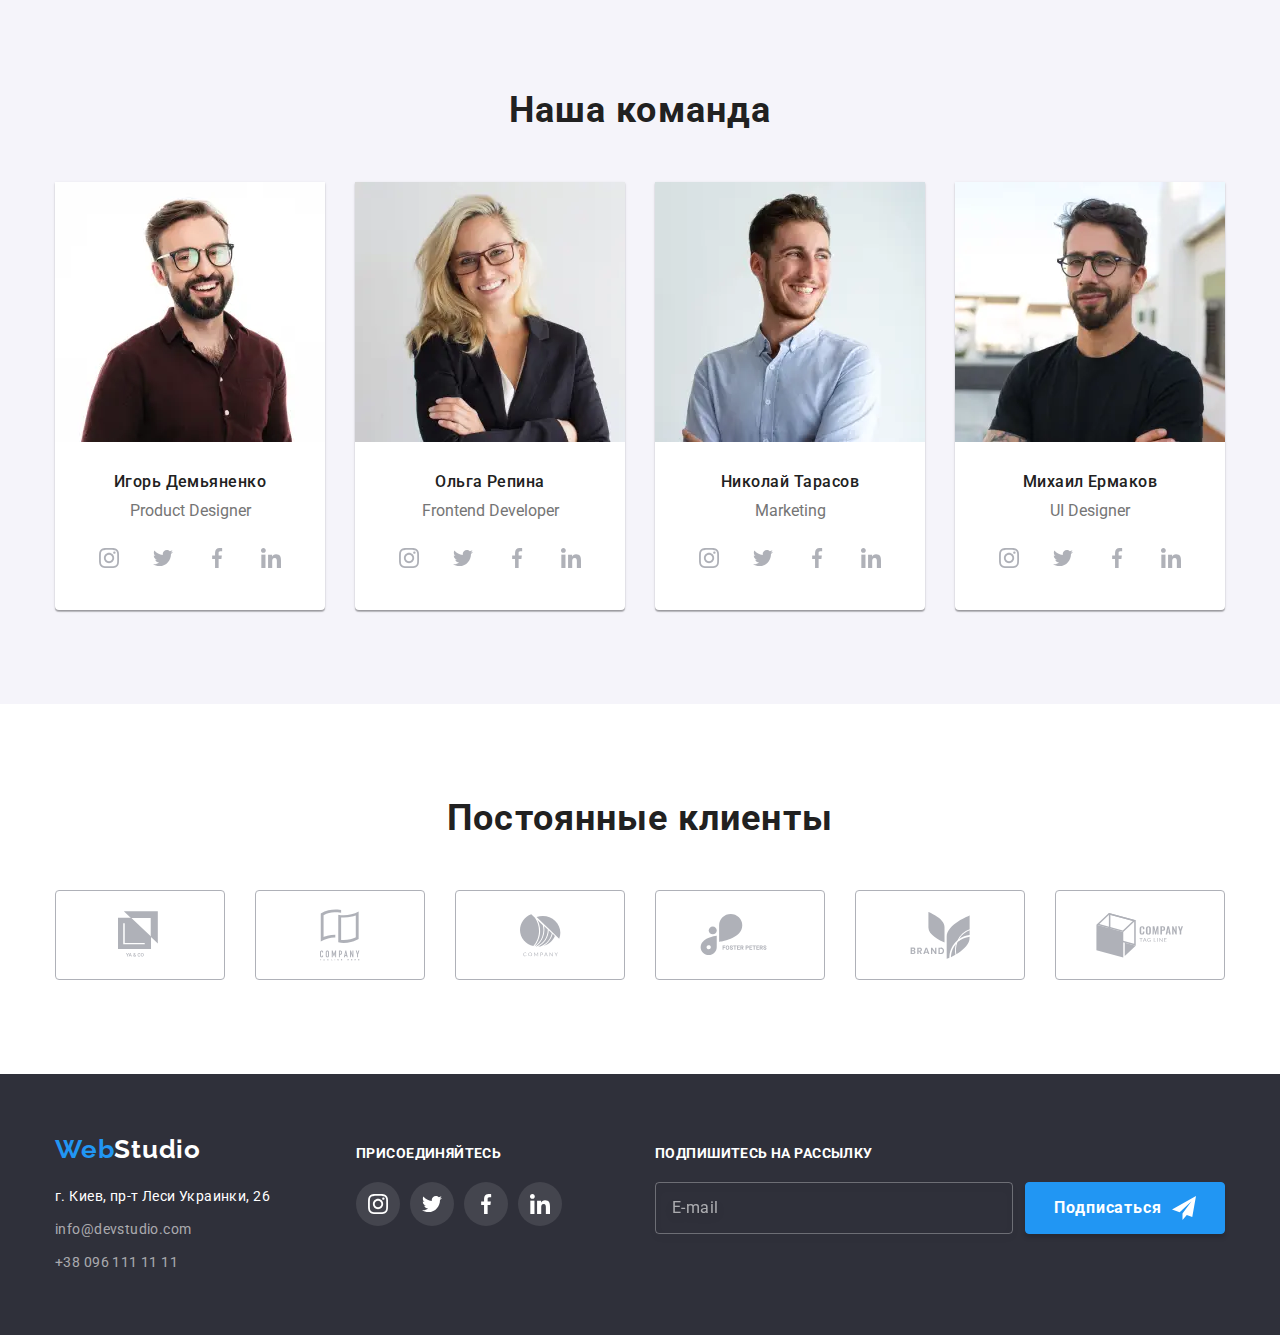
==== commit 5738e22e: "HW8 last version" ====
--- a/index.html
+++ b/index.html
@@ -11,27 +11,38 @@
 </head>
 <body>
     <!--Шапка сайта -->
-<!-- <header class="header">
+<header class="header">
     <div class="container">
     <nav class="nav">
         <a class="logo" href="./index.html" lang="en"><span class="logo-color">Web</span>Studio</a>
+        <button class="menu-button" type="button" aria-expanded="false" aria-controls="menu-container" data-menu-button>
+            <svg width="40" height="40" aria-label="Переключатель мобильного меню">
+                <use class="icon-cross" href="./images/sprite.svg#cross"></use>
+                <use class="icon-menu" href="./images/sprite.svg#menu"></use>
+                </svg>
+        </button>
+        <div class="menu-container" data-menu>
+        <div class="nav-list-wrapper">
         <ul class="nav-list">
             <li class="nav-list-item"><a class="nav-list-link current" href="#">Студия</a></li>
             <li class="nav-list-item"><a class="nav-list-link" href="./portfolio.html">Портфолио</a></li>
             <li class="nav-list-item"><a class="nav-list-link" href="#">Контакты</a></li>
         </ul>
-        </nav>
-        <address>
-            <ul class="contacts">
-            <li class="contact-item"><a class="contact-item-link" href="mailto:info@devstudio.com">
+        </div>
+        <div class="contacts-wrapper">
+        <ul class="contacts">
+            <li class="contact-item">
+                <a class="contact-item-link" href="mailto:info@devstudio.com">
                 <svg class="contact-icon" width="16" height="12"><use href="./images/sprite.svg#icon-envelope"></use></svg>info@devstudio.com</a></li>
             <li class="contact-item"><a class="contact-item-link" href="tel:++380961111111"><svg class="contact-icon" width="10" height="16">
                 <use href="./images/sprite.svg#icon-smartphone"></use>
             </svg>+38 096 111 11 11</a></li>
         </ul>
-        </address>
-        </div>
-    </header> -->
+        </div>
+        </div>
+        </nav>
+        </div>
+    </header>
     <main>
     <div>
         <section class="hero">
@@ -403,7 +414,7 @@
     </div> 
     </footer> 
     <!-- Модальное окно -->
-    <!-- <div class="backdrop is-hidden" data-modal>
+    <div class="backdrop is-hidden" data-modal>
         <div class="modal">
             <button class="modal-btn-close" type="button" data-modal-close>
                 <svg class="icon-close" width="11px" height="11px">
@@ -445,7 +456,8 @@
                 <button class="send-btn" type="submit">Отправить</button>
             </form>
         </div>
-    </div> -->
+    </div>
+    <script src="./js/menu.js"></script>
     <script src="./js/modal.js"></script>
-</body>
+    </body>
 </html>--- a/css/main.min.css
+++ b/css/main.min.css
@@ -1,2 +1,2 @@
-:root{--primary-text-color: #212121;--secondary-text-color: #757575;--accent-text-color: #2196f3;--reserve-text-color: #ffffff;--primary-font-family: "Roboto", sans-serif;--secondary-font-family: "Raleway", sans-serif;--card-set-gap: 30px}html{box-sizing:border-box}*,*::before,*::after{box-sizing:inherit}body{font-family:var(--primary-font-family)}ul{list-style:none;padding:0;margin:0}h1,h2,h3,h4,h5,h6,p{margin:0}a{text-decoration:none}address{font-style:normal}img{display:block;max-width:100%;height:auto}textarea{resize:none}.container{width:100%;padding:0 15px;margin:0 auto}@media screen and (min-width: 480px){.container{width:480px}}@media screen and (min-width: 768px){.container{width:768px}}@media screen and (min-width: 1200px){.container{width:1200px}}.section{padding-top:60px;padding-bottom:60px}@media screen and (min-width: 1200px){.section{padding-top:94px;padding-bottom:94px}}.visually-hidden{position:absolute;width:1px;height:1px;margin:-1px;border:0;padding:0;white-space:nowrap;clip-path:inset(100%);clip:rect(0 0 0 0);overflow:hidden}.header{padding-top:32px;padding-bottom:32px;border-bottom:1px solid #ececec}.header .container{display:flex;align-items:center;justify-content:space-between}.nav{display:flex;align-items:center}.nav-list{display:flex;align-items:center;margin-left:93px}.nav-list-item:not(:last-child){margin-right:50px}.contacts{display:flex;align-items:center;margin-left:auto}.logo{font-family:var(--secondary-font-family);color:#000000;font-weight:700;font-size:26px;line-height:1.19;letter-spacing:0.03em}.logo-color{color:var(--accent-text-color)}.nav-list-link{position:relative;padding-top:32px;padding-bottom:32px;font-weight:500;font-size:14px;line-height:1.14;letter-spacing:0.02em;color:var(--primary-text-color);transition:color 250ms cubic-bezier(0.4, 0, 0.2, 1)}.nav-list-link:hover,.nav-list-link:focus{color:var(--accent-text-color)}.current{color:var(--accent-text-color)}.current::after{content:"";position:absolute;left:0;bottom:-5px;display:block;width:100%;height:4px;background-color:var(--accent-text-color);border-radius:2px;transform:translateY(25%)}.contact-item:not(:last-child){margin-right:50px}.contact-item-link{position:relative;padding-top:32px;padding-bottom:32px;font-weight:500;font-size:14px;line-height:1.14;letter-spacing:0.02em;color:var(--secondary-text-color);transition:color 250ms cubic-bezier(0.4, 0, 0.2, 1)}.contact-item-link:hover,.contact-item-link:focus{color:var(--accent-text-color)}.contact-icon{margin-right:10px;fill:currentColor}.hero{height:400px;padding-top:118px;padding-bottom:118px;margin:0 auto;text-align:center;background-color:#2f303a;background-position:center;background-repeat:no-repeat;background-size:cover}.hero-title{max-width:360px;margin-left:auto;margin-right:auto;font-weight:900;font-size:26px;line-height:1.62;letter-spacing:0.06em;text-transform:uppercase;color:var(--reserve-text-color);margin-bottom:30px}@media screen and (min-width: 320px) and (max-width: 767px){.hero{background-image:linear-gradient(rgba(47,48,58,0.4), rgba(47,48,58,0.4)),url(../../images/hero/hero-1x.jpg)}}@media screen and (min-device-pixel-ratio: 2) and (min-width: 320px) and (max-width: 767px), screen and (min-resolution: 192dpi) and (min-width: 320px) and (max-width: 767px), screen and (min-resolution: 2dppx) and (min-width: 320px) and (max-width: 767px){.hero{background-image:linear-gradient(rgba(47,48,58,0.4), rgba(47,48,58,0.4)),url(../../images/hero/hero-2x.jpg)}}@media screen and (min-width: 768px){.hero{background-image:linear-gradient(rgba(47,48,58,0.4), rgba(47,48,58,0.4)),url(../../images/hero/hero_tablet-1x.jpg)}}@media screen and (min-device-pixel-ratio: 2) and (min-width: 768px), screen and (min-resolution: 192dpi) and (min-width: 768px), screen and (min-resolution: 2dppx) and (min-width: 768px){.hero{background-image:linear-gradient(rgba(47,48,58,0.4), rgba(47,48,58,0.4)),url(../../images/hero/hero_tablet-2x.jpg)}}@media screen and (min-width: 1200px){.hero{max-width:1600px;height:600px;padding-top:200px;padding-bottom:200px;background-image:linear-gradient(rgba(47,48,58,0.4), rgba(47,48,58,0.4)),url(../../images/hero/hero_desk-1x.jpg)}.hero-title{max-width:696px;font-size:44px;line-height:1.36}}@media screen and (min-device-pixel-ratio: 2) and (min-width: 1200px), screen and (min-resolution: 192dpi) and (min-width: 1200px), screen and (min-resolution: 2dppx) and (min-width: 1200px){.hero{background-image:linear-gradient(rgba(47,48,58,0.4), rgba(47,48,58,0.4)),url(../../images/hero/hero_desk-2x.jpg)}}.button-order{padding:10px 32px;min-width:200px;border-radius:4px;border:1px solid var(--accent-text-color);cursor:pointer;font-weight:700;font-size:16px;line-height:1.87;letter-spacing:0.06em;color:var(--reserve-text-color);background-color:var(--accent-text-color)}.features{padding-top:60px}@media screen and (min-width: 1200px){.features{padding-top:94px}}.item-head{margin-bottom:10px;font-weight:700;font-size:14px;line-height:1.14;letter-spacing:0.03em;text-transform:uppercase;color:var(--primary-text-color);text-align:center}.item-text{font-weight:400;font-size:14px;line-height:1.71;letter-spacing:0.03em;color:var(--secondary-text-color)}.item-icon-box{margin-bottom:30px;padding-top:25px;padding-bottom:25px;height:120px;background-color:#f5f4fa;border-radius:4px;text-align:center}.item-icon{width:70px;height:70px}@media screen and (min-width: 320px) and (max-width: 767px){.item:not(:last-child){margin-bottom:30px}}@media screen and (min-width: 768px) and (max-width: 1199px){.features-list{display:flex;flex-wrap:wrap;margin-top:calc(-1 * var(--card-set-gap));margin-left:calc(-1 * var(--card-set-gap))}.item{margin-top:var(--card-set-gap);margin-left:var(--card-set-gap);flex-basis:calc(100% / 2 - var(--card-set-gap))}}@media screen and (min-width: 1200px){.features-list{display:flex;justify-content:space-between;align-items:flex-start}.item{min-width:270px}.item:not(:last-child){margin-right:30px}}.work{display:none}@media screen and (min-width: 1200px){.work{display:block;padding-top:94px;padding-bottom:94px}.work-list{display:flex;justify-content:space-between}.work-head{margin-bottom:50px;font-weight:700;font-size:36px;line-height:1.16;text-align:center;letter-spacing:0.03em;color:var(--primary-text-color)}.work-item{position:relative}.work-item-title{position:absolute;left:0;bottom:0;padding-top:27px;padding-bottom:27px;width:100%;height:70px;background-color:rgba(47,48,58,0.8);color:var(--reserve-text-color);font-weight:700;font-size:14px;line-height:1.14;text-align:center;letter-spacing:0.03em;text-transform:uppercase;transform:translateY(0)}}.team{background:#f5f4fa}.team-head{margin-bottom:30px;font-weight:700;font-size:28px;line-height:1.18;text-align:center;letter-spacing:0.03em;color:var(--primary-text-color)}@media screen and (min-width: 1200px){.team-head{margin-bottom:50px;font-size:36px;line-height:1.16}}.team-item{padding-bottom:24px;background-color:var(--reserve-text-color);box-shadow:0px 1px 3px rgba(0,0,0,0.12),0px 1px 1px rgba(0,0,0,0.14),0px 2px 1px rgba(0,0,0,0.2);border-radius:0px 0px 4px 4px}@media screen and (max-width: 767px){.team-item:not(:last-child){margin-bottom:30px}}.team-item-info{margin-top:30px}.team-name{font-weight:500;font-size:16px;line-height:1.19;text-align:center;letter-spacing:0.03em;color:var(--primary-text-color)}.team-position{margin-top:10px;font-size:16px;line-height:1.19;text-align:center;color:var(--secondary-text-color)}.social-list{display:flex;justify-content:center;margin-top:16px}.social-list-item:not(:last-child){margin-right:10px}.social-list-link{display:flex;justify-content:center;align-items:center;width:44px;height:44px;border-radius:50%;color:#afb1b8;transition:color 250ms cubic-bezier(0.4, 0, 0.2, 1),background-color 250ms cubic-bezier(0.4, 0, 0.2, 1)}.social-list-link:hover,.social-list-link:focus{background-color:var(--accent-text-color);color:var(--reserve-text-color)}.social-list-link:hover .social-list-icon,.social-list-link:focus .social-list-icon{fill:currentColor}.social-list-icon{fill:currentColor}@media screen and (min-width: 768px) and (max-width: 1199px){.team-list{display:flex;flex-wrap:wrap;margin-top:calc(-1 * var(--card-set-gap));margin-left:calc(-1 * var(--card-set-gap))}.team-item{margin-top:var(--card-set-gap);margin-left:var(--card-set-gap);flex-basis:calc(100% / 2 - var(--card-set-gap))}.team-photo{width:354px;height:374pxx}}@media screen and (min-width: 1200px){.team-list{display:flex;justify-content:space-between}.team-item{padding-bottom:30px}.team-photo{width:270px;height:260px}}.clients-title{margin-bottom:30px;font-weight:700;font-size:28px;line-height:1.18;text-align:center;letter-spacing:0.03em;color:var(--primary-text-color)}@media screen and (min-width: 1200px){.clients-title{margin-bottom:50px;font-size:36px;line-height:1.16}}.clients-link{display:flex;justify-content:center;align-items:center;color:#afb1b8;height:90px;border:1px solid;border-radius:4px;transition:color 250ms cubic-bezier(0.4, 0, 0.2, 1),border-color 250ms cubic-bezier(0.4, 0, 0.2, 1)}.clients-link:hover,.clients-link:focus{color:var(--accent-text-color);border-color:var(--accent-text-color)}.clients-logo{fill:currentColor}@media screen and (max-width: 767px){.clients-list{display:flex;flex-wrap:wrap;margin-top:calc(-1 * var(--card-set-gap));margin-left:calc(-1 * var(--card-set-gap))}.clients-list-item{margin-top:var(--card-set-gap);margin-left:var(--card-set-gap);flex-basis:calc(100% / 2 - var(--card-set-gap))}}@media screen and (min-width: 768px) and (max-width: 1199px){.clients-list{display:flex;flex-wrap:wrap;margin-top:calc(-1 * var(--card-set-gap));margin-left:calc(-1 * var(--card-set-gap))}.clients-list-item{margin-top:var(--card-set-gap);margin-left:var(--card-set-gap);flex-basis:calc(100% / 3 - var(--card-set-gap))}}@media screen and (min-width: 1200px){.clients-list{display:flex;align-items:flex-start}.clients-list-item:not(:last-child){margin-right:30px}.clients-link{width:170px}}.backdrop{position:fixed;top:0;left:0;min-width:100%;min-height:100%;background-color:rgba(0,0,0,0.2);opacity:1;transition:opacity 700ms linear}.backdrop.is-hidden{opacity:0;visibility:none;pointer-events:none}.modal{position:absolute;top:50%;left:50%;padding:40px;width:528px;height:581px;border-radius:4px;background-color:var(--reserve-text-color);box-shadow:0px 1px 3px rgba(0,0,0,0.12),0px 1px 1px rgba(0,0,0,0.14),0px 2px 1px rgba(0,0,0,0.2);transform:translate(-50%, -50%) scale(1);transition:transform 700ms cubic-bezier(0.42, 0, 0.58, 1)}.modal.backdrop.is-hidden{transform:translate(-50%, -50%) scale(0)}.modal-btn-close{position:absolute;top:8px;right:8px;display:flex;justify-content:center;align-items:center;cursor:pointer;width:30px;height:30px;border:1px solid rgba(0,0,0,0.1);border-radius:50%;background:#ffffff;fill:212121;transition:fill 250ms cubic-bezier(0.4, 0, 0.2, 1)}.modal-btn-close:hover,.modal-btn-close:focus{fill:var(--accent-text-color)}.form-title{display:block;margin-bottom:12px;font-weight:700;font-size:20px;line-height:1.15;text-align:center;letter-spacing:0.03em;color:var(--primary-text-color)}.form-field{position:relative;display:flex;flex-direction:column;margin-bottom:10px}.form-field .comment{margin-bottom:20px}.field-label{margin-bottom:4px;font-size:12px;line-height:1.16;letter-spacing:0.01em;color:var(--secondary-text-color)}.field-input{min-width:100%;height:40px;border:1px solid rgba(33,33,33,0.2);border-radius:4px;padding-left:42px;cursor:pointer;transition:border-color 250ms cubic-bezier(0.4, 0, 0.2, 1)}.field-input:focus{border-color:var(--accent-text-color);outline:none}.field-input:focus+.icon-input{fill:var(--accent-text-color)}.field-input .textarea{height:120px;padding:12px 16px}.field-input .textarea::placeholder{font-size:12px;line-height:1.16;letter-spacing:0.01em;color:rgba(117,117,117,0.5)}.textarea{height:120px;padding:12px 16px}.icon-input{position:absolute;bottom:11px;left:12px;fill:212121;transition:fill 250ms cubic-bezier(0.4, 0, 0.2, 1)}.form-check{margin-bottom:30px}.check-label{display:flex;justify-content:center;align-items:center;font-size:14px;line-height:1.71;letter-spacing:0.03em;color:var(--secondary-text-color)}.check-label::before{content:"";display:inline-block;width:16px;height:15px;border:2px solid #212121;border-radius:2px;margin-right:7px;transition:all 250ms cubic-bezier(0.4, 0, 0.2, 1)}.check-input:checked+.check-label::before{background-color:var(--accent-text-color);background-image:url(../images/logo-checked.svg);background-size:contain;background-origin:border-box;border-color:transparent}.policy-link{text-decoration:underline;color:var(--accent-text-color);margin-left:5px}.check-input{position:absolute;width:1px;height:1px;margin:-1px;border:0;padding:0;white-space:nowrap;clip-path:inset(100%);clip:rect(0 0 0 0);overflow:hidden}.send-btn{display:block;margin:0 auto;padding:10px 0;min-width:200px;min-height:50px;border-radius:4px;border:1px solid var(--accent-text-color);cursor:pointer;font-weight:700;font-size:16px;line-height:1.87;letter-spacing:0.06em;color:var(--reserve-text-color);background-color:var(--accent-text-color);box-shadow:0px 4px 4px rgba(0,0,0,0.15)}.footer{padding-top:60px;padding-bottom:60px;background:#2f303a;text-align:center}.logo-white{color:var(--reserve-text-color)}.main-contacts-list{margin-top:20px}.main-contacts-item:not(:last-child){margin-bottom:8px}.main-contacts-link{font-size:14px;line-height:1.71;letter-spacing:0.03em;color:rgba(255,255,255,0.6)}.main-contacts-link.map{color:var(--reserve-text-color)}.join{display:inline-block;margin-bottom:20px;font-weight:700;font-size:14px;line-height:1.14;letter-spacing:0.03em;text-transform:uppercase;color:var(--reserve-text-color)}.footer-social-list{display:flex;justify-content:center}.footer-social-item:not(:last-child){margin-right:10px}.footer-social-link{display:flex;justify-content:center;align-items:center;width:44px;height:44px;border-radius:50%;background-color:rgba(255,255,255,0.1);color:var(--reserve-text-color);transition:background-color 250ms cubic-bezier(0.4, 0, 0.2, 1)}.footer-social-link:hover,.footer-social-link:focus{background-color:var(--accent-text-color)}.social-logo{fill:currentColor}@media screen and (max-width: 767px){.footer-social{margin-top:60px}}@media screen and (min-width: 768px) and (max-width: 1199px){.footer .container{display:flex;flex-wrap:wrap;justify-content:center}.footer-contacts{margin-right:165px}}@media screen and (min-width: 1200px){.footer{text-align:start}.footer .container{display:flex;justify-self:start;align-items:baseline}.footer-contacts{width:231px}.main-contacts-item:not(:last-child){margin-bottom:9px}.footer-social{margin-left:70px}}.subs-title{display:inline-block;margin-bottom:20px;font-weight:700;font-size:14px;line-height:1.14;letter-spacing:0.03em;text-transform:uppercase;color:var(--reserve-text-color)}.subs-btn{display:flex;justify-content:center;align-items:center;margin:0 auto;padding:10px 0;min-width:200px;min-height:50px;border-radius:4px;border:1px solid var(--accent-text-color);cursor:pointer;font-weight:700;font-size:16px;line-height:1.87;letter-spacing:0.06em;color:var(--reserve-text-color);background-color:var(--accent-text-color);box-shadow:0px 4px 4px rgba(0,0,0,0.15)}.icon-send{margin-left:10px;fill:currentColor}.subs-input{margin-bottom:20px;padding:15px 16px;min-width:100%;min-height:50px;border:1px solid rgba(255,255,255,0.3);filter:drop-shadow(0px 4px 4px rgba(0,0,0,0.15));border-radius:4px;background-color:transparent;color:#ffffff;transition:outline 250ms cubic-bezier(0.4, 0, 0.2, 1)}.subs-input:focus{outline:1px solid var(--accent-text-color)}.subs-input::placeholder{font-size:16px;line-height:1.25;letter-spacing:0.03em;color:rgba(255,255,255,0.6)}@media screen and (max-width: 767px){.subscription-form{margin-top:60px}}@media screen and (min-width: 768px) and (max-width: 1199px){.subs-input{min-width:450px}.subscription-form{margin-top:60px}}@media screen and (min-width: 1200px){.subscription-form{display:block;margin-left:93px;width:570px}.subscription{display:flex}.subs-input{margin-bottom:0;margin-right:12px;min-width:358px}}
+:root{--primary-text-color: #212121;--secondary-text-color: #757575;--accent-text-color: #2196f3;--reserve-text-color: #ffffff;--primary-font-family: "Roboto", sans-serif;--secondary-font-family: "Raleway", sans-serif;--card-set-gap: 30px}html{box-sizing:border-box}*,*::before,*::after{box-sizing:inherit}body{font-family:var(--primary-font-family)}ul{list-style:none;padding:0;margin:0}h1,h2,h3,h4,h5,h6,p{margin:0}a{text-decoration:none}address{font-style:normal}img{display:block;max-width:100%;height:auto}textarea{resize:none}.container{width:100%;padding:0 15px;margin:0 auto}@media screen and (min-width: 480px){.container{width:480px}}@media screen and (min-width: 768px){.container{width:768px}}@media screen and (min-width: 1200px){.container{width:1200px}}.section{padding-top:60px;padding-bottom:60px}@media screen and (min-width: 1200px){.section{padding-top:94px;padding-bottom:94px}}.visually-hidden{position:absolute;width:1px;height:1px;margin:-1px;border:0;padding:0;white-space:nowrap;clip-path:inset(100%);clip:rect(0 0 0 0);overflow:hidden}.header{border-bottom:1px solid #ececec}.nav{display:flex;align-items:center}.logo{font-family:var(--secondary-font-family);color:#000000;font-weight:700;font-size:26px;line-height:1.19;letter-spacing:0.03em}.logo-color{color:var(--accent-text-color)}.menu-button{display:inline-flex;margin:0;padding:0;border:none;background-color:transparent;transition:fill 250ms cubic-bezier(0.4, 0, 0.2, 1)}.menu-button .icon-cross{display:none}.menu-button.is-open .icon-cross{display:block}.menu-button.is-open .icon-menu{display:none}.menu-button:hover .icon-cross,.menu-button:focus .icon-cross{fill:var(--accent-text-color)}.menu-button:hover .icon-menu,.menu-button:focus .icon-menu{fill:var(--accent-text-color)}.menu-container{background-color:#ffffff}.nav-list-link{position:relative;display:inline-block;font-weight:500;font-size:18;line-height:1.17;letter-spacing:0.02em;color:var(--primary-text-color);transition:color 250ms cubic-bezier(0.4, 0, 0.2, 1)}.nav-list-link:hover,.nav-list-link:focus{color:var(--accent-text-color)}.current{color:var(--accent-text-color)}.current::after{position:absolute;bottom:-1px;display:block;content:"";width:100%;height:4px;background-color:var(--accent-text-color);border-radius:2px}.contact-item-link{display:flex;align-items:center;font-weight:500;font-size:18;line-height:1.17;letter-spacing:0.02em;color:var(--secondary-text-color);transition:color 250ms cubic-bezier(0.4, 0, 0.2, 1)}.contact-item-link:hover,.contact-item-link:focus{color:var(--accent-text-color)}.contact-icon{margin-right:10px;fill:#757575;transition:fill 250ms cubic-bezier(0.4, 0, 0.2, 1)}.ccontact-item-link:hover .contact-icon,.contact-item-link:focus .contact-icon{fill:var(--accent-text-color)}@media screen and (min-width: 320px) and (max-width: 767px){.header{position:relative}.nav{justify-content:space-between}.nav .logo{padding-top:15px;padding-bottom:15px}.menu-container{display:none;z-index:1;position:absolute;top:100%;left:0;width:480px;width:100%;padding-top:60px;padding-bottom:60px}.menu-container.is-open{display:block;border-top:1px solid #ececec}.nav-list-wrapper{margin-bottom:60px;text-align:center}.nav-list-item:not(:last-child){margin-bottom:40px}.current{padding-bottom:12px}.contact-item:not(:last-child){margin-bottom:16px}.contact-item-link{justify-content:center}}@media screen and (min-width: 768px){.menu-button{display:none}.menu-container{display:flex;align-items:center;flex-grow:1}.nav .logo{margin-right:88px}.nav-list{display:flex}.contacts-wrapper{margin-left:auto}.nav-list-item:not(:last-child){margin-right:50px}.nav-list-link{padding-top:32px;padding-bottom:32px;font-weight:500;font-size:14px;line-height:1.14}.contact-item-link{font-weight:500;font-size:12px;line-height:1.17}.contact-icon{margin-right:8px}}@media screen and (min-width: 768px) and (max-width: 1199px){.contact-list__item:not(:last-child){margin-bottom:10px}}@media screen and (min-width: 1200px){.nav .logo{margin-right:93px}.contacts{display:flex;align-items:center}.contact-item:not(:last-child){margin-right:30px}.contact-item-link{font-weight:500;font-size:14px;line-height:1.14}}.hero{height:400px;padding-top:118px;padding-bottom:118px;margin:0 auto;text-align:center;background-color:#2f303a;background-position:center;background-repeat:no-repeat;background-size:cover}.hero-title{max-width:360px;margin-left:auto;margin-right:auto;font-weight:900;font-size:26px;line-height:1.62;letter-spacing:0.06em;text-transform:uppercase;color:var(--reserve-text-color);margin-bottom:30px}@media screen and (min-width: 320px) and (max-width: 767px){.hero{background-image:linear-gradient(rgba(47,48,58,0.4), rgba(47,48,58,0.4)),url(../../images/hero/hero-1x.jpg)}}@media screen and (min-device-pixel-ratio: 2) and (min-width: 320px) and (max-width: 767px), screen and (min-resolution: 192dpi) and (min-width: 320px) and (max-width: 767px), screen and (min-resolution: 2dppx) and (min-width: 320px) and (max-width: 767px){.hero{background-image:linear-gradient(rgba(47,48,58,0.4), rgba(47,48,58,0.4)),url(../../images/hero/hero-2x.jpg)}}@media screen and (min-width: 768px){.hero{background-image:linear-gradient(rgba(47,48,58,0.4), rgba(47,48,58,0.4)),url(../../images/hero/hero_tablet-1x.jpg)}}@media screen and (min-device-pixel-ratio: 2) and (min-width: 768px), screen and (min-resolution: 192dpi) and (min-width: 768px), screen and (min-resolution: 2dppx) and (min-width: 768px){.hero{background-image:linear-gradient(rgba(47,48,58,0.4), rgba(47,48,58,0.4)),url(../../images/hero/hero_tablet-2x.jpg)}}@media screen and (min-width: 1200px){.hero{max-width:1600px;height:600px;padding-top:200px;padding-bottom:200px;background-image:linear-gradient(rgba(47,48,58,0.4), rgba(47,48,58,0.4)),url(../../images/hero/hero_desk-1x.jpg)}.hero-title{max-width:696px;font-size:44px;line-height:1.36}}@media screen and (min-device-pixel-ratio: 2) and (min-width: 1200px), screen and (min-resolution: 192dpi) and (min-width: 1200px), screen and (min-resolution: 2dppx) and (min-width: 1200px){.hero{background-image:linear-gradient(rgba(47,48,58,0.4), rgba(47,48,58,0.4)),url(../../images/hero/hero_desk-2x.jpg)}}.button-order{padding:10px 32px;min-width:200px;border-radius:4px;border:1px solid var(--accent-text-color);cursor:pointer;font-weight:700;font-size:16px;line-height:1.87;letter-spacing:0.06em;color:var(--reserve-text-color);background-color:var(--accent-text-color)}.features{padding-top:60px}@media screen and (min-width: 1200px){.features{padding-top:94px}}.item-head{margin-bottom:10px;font-weight:700;font-size:14px;line-height:1.14;letter-spacing:0.03em;text-transform:uppercase;color:var(--primary-text-color);text-align:center}.item-text{font-weight:400;font-size:14px;line-height:1.71;letter-spacing:0.03em;color:var(--secondary-text-color)}.item-icon-box{margin-bottom:30px;padding-top:25px;padding-bottom:25px;height:120px;background-color:#f5f4fa;border-radius:4px;text-align:center}.item-icon{width:70px;height:70px}@media screen and (min-width: 320px) and (max-width: 767px){.item:not(:last-child){margin-bottom:30px}}@media screen and (min-width: 768px) and (max-width: 1199px){.features-list{display:flex;flex-wrap:wrap;margin-top:calc(-1 * var(--card-set-gap));margin-left:calc(-1 * var(--card-set-gap))}.item{margin-top:var(--card-set-gap);margin-left:var(--card-set-gap);flex-basis:calc(100% / 2 - var(--card-set-gap))}}@media screen and (min-width: 1200px){.features-list{display:flex;justify-content:space-between;align-items:flex-start}.item{min-width:270px}.item:not(:last-child){margin-right:30px}}.work{display:none}@media screen and (min-width: 1200px){.work{display:block;padding-top:94px;padding-bottom:94px}.work-list{display:flex;justify-content:space-between}.work-head{margin-bottom:50px;font-weight:700;font-size:36px;line-height:1.16;text-align:center;letter-spacing:0.03em;color:var(--primary-text-color)}.work-item{position:relative}.work-item-title{position:absolute;left:0;bottom:0;padding-top:27px;padding-bottom:27px;width:100%;height:70px;background-color:rgba(47,48,58,0.8);color:var(--reserve-text-color);font-weight:700;font-size:14px;line-height:1.14;text-align:center;letter-spacing:0.03em;text-transform:uppercase;transform:translateY(0)}}.team{background:#f5f4fa}.team-head{margin-bottom:30px;font-weight:700;font-size:28px;line-height:1.18;text-align:center;letter-spacing:0.03em;color:var(--primary-text-color)}@media screen and (min-width: 1200px){.team-head{margin-bottom:50px;font-size:36px;line-height:1.16}}.team-item{padding-bottom:24px;background-color:var(--reserve-text-color);box-shadow:0px 1px 3px rgba(0,0,0,0.12),0px 1px 1px rgba(0,0,0,0.14),0px 2px 1px rgba(0,0,0,0.2);border-radius:0px 0px 4px 4px}@media screen and (max-width: 767px){.team-item:not(:last-child){margin-bottom:30px}}.team-item-info{margin-top:30px}.team-name{font-weight:500;font-size:16px;line-height:1.19;text-align:center;letter-spacing:0.03em;color:var(--primary-text-color)}.team-position{margin-top:10px;font-size:16px;line-height:1.19;text-align:center;color:var(--secondary-text-color)}.social-list{display:flex;justify-content:center;margin-top:16px}.social-list-item:not(:last-child){margin-right:10px}.social-list-link{display:flex;justify-content:center;align-items:center;width:44px;height:44px;border-radius:50%;color:#afb1b8;transition:color 250ms cubic-bezier(0.4, 0, 0.2, 1),background-color 250ms cubic-bezier(0.4, 0, 0.2, 1)}.social-list-link:hover,.social-list-link:focus{background-color:var(--accent-text-color);color:var(--reserve-text-color)}.social-list-link:hover .social-list-icon,.social-list-link:focus .social-list-icon{fill:currentColor}.social-list-icon{fill:currentColor}@media screen and (min-width: 768px) and (max-width: 1199px){.team-list{display:flex;flex-wrap:wrap;margin-top:calc(-1 * var(--card-set-gap));margin-left:calc(-1 * var(--card-set-gap))}.team-item{margin-top:var(--card-set-gap);margin-left:var(--card-set-gap);flex-basis:calc(100% / 2 - var(--card-set-gap))}.team-photo{width:354px;height:374pxx}}@media screen and (min-width: 1200px){.team-list{display:flex;justify-content:space-between}.team-item{padding-bottom:30px}.team-photo{width:270px;height:260px}}.clients-title{margin-bottom:30px;font-weight:700;font-size:28px;line-height:1.18;text-align:center;letter-spacing:0.03em;color:var(--primary-text-color)}@media screen and (min-width: 1200px){.clients-title{margin-bottom:50px;font-size:36px;line-height:1.16}}.clients-link{display:flex;justify-content:center;align-items:center;color:#afb1b8;height:90px;border:1px solid;border-radius:4px;transition:color 250ms cubic-bezier(0.4, 0, 0.2, 1),border-color 250ms cubic-bezier(0.4, 0, 0.2, 1)}.clients-link:hover,.clients-link:focus{color:var(--accent-text-color);border-color:var(--accent-text-color)}.clients-logo{fill:currentColor}@media screen and (max-width: 767px){.clients-list{display:flex;flex-wrap:wrap;margin-top:calc(-1 * var(--card-set-gap));margin-left:calc(-1 * var(--card-set-gap))}.clients-list-item{margin-top:var(--card-set-gap);margin-left:var(--card-set-gap);flex-basis:calc(100% / 2 - var(--card-set-gap))}}@media screen and (min-width: 768px) and (max-width: 1199px){.clients-list{display:flex;flex-wrap:wrap;margin-top:calc(-1 * var(--card-set-gap));margin-left:calc(-1 * var(--card-set-gap))}.clients-list-item{margin-top:var(--card-set-gap);margin-left:var(--card-set-gap);flex-basis:calc(100% / 3 - var(--card-set-gap))}}@media screen and (min-width: 1200px){.clients-list{display:flex;align-items:flex-start}.clients-list-item:not(:last-child){margin-right:30px}.clients-link{width:170px}}.backdrop{position:fixed;top:0;left:0;width:100%;height:100%;background-color:rgba(0,0,0,0.2);overflow-y:scroll;opacity:1;transition:opacity 700ms linear;display:flex;justify-content:center;align-items:center}.backdrop.is-hidden{opacity:0;visibility:none;pointer-events:none}.modal{position:relative;padding:40px;margin:auto;border-radius:4px;background-color:var(--reserve-text-color);box-shadow:0px 1px 3px rgba(0,0,0,0.12),0px 1px 1px rgba(0,0,0,0.14),0px 2px 1px rgba(0,0,0,0.2);transform:scale(1);transition:transform 700ms cubic-bezier(0.42, 0, 0.58, 1)}.backdrop.is-hidden .modal{transform:scale(0)}.modal-btn-close{position:absolute;top:8px;right:8px;display:flex;justify-content:center;align-items:center;cursor:pointer;width:30px;height:30px;padding:0;border:1px solid rgba(0,0,0,0.1);border-radius:50%;background-color:#fff;fill:currentColor;outline:none;transition:color 250ms cubic-bezier(0.4, 0, 0.2, 1)}.modal-btn-close:hover,.modal-btn-close:focus{color:var(--accent-text-color)}@media screen and (max-width: 1199px){.modal{width:450px;max-height:609px}}@media screen and (min-width: 1200px){.modal{width:528px;height:581px}}.form-field{position:relative;display:flex;flex-direction:column;margin-bottom:10px}.form-field.comment{margin-bottom:20px}.field-label{margin-bottom:4px;font-size:12px;line-height:1.16;letter-spacing:0.01em;color:var(--secondary-text-color)}.field-input{min-width:100%;height:40px;border:1px solid rgba(33,33,33,0.2);border-radius:4px;padding-left:42px;cursor:pointer;transition:border-color 250ms cubic-bezier(0.4, 0, 0.2, 1)}.field-input:focus{border-color:var(--accent-text-color);outline:none}.field-input:focus+.icon-input{fill:var(--accent-text-color)}.textarea{height:120px;padding:12px 16px}.textarea::placeholder{font-size:12px;line-height:1.16;letter-spacing:0.01em;color:rgba(117,117,117,0.5)}.icon-input{position:absolute;bottom:11px;left:12px;fill:212121;transition:fill 250ms cubic-bezier(0.4, 0, 0.2, 1)}.form-check{margin-bottom:30px}.check-label{display:flex;justify-content:center;align-items:center;font-size:12px;line-height:1.16;letter-spacing:0.03em;color:var(--secondary-text-color)}.check-label::before{content:"";display:inline-block;width:16px;height:15px;border:2px solid #212121;border-radius:2px;margin-right:7px;transition:all 250ms cubic-bezier(0.4, 0, 0.2, 1)}.check-input:checked+.check-label::before{background-color:var(--accent-text-color);background-image:url(../images/logo-checked.svg);background-size:contain;background-repeat:no-repeat;background-origin:border-box;border-color:transparent}.policy-link{text-decoration:underline;color:var(--accent-text-color);margin-left:5px}.check-input{position:absolute;width:1px;height:1px;margin:-1px;border:0;padding:0;white-space:nowrap;clip-path:inset(100%);clip:rect(0 0 0 0);overflow:hidden}.form-title{display:block;margin-bottom:12px;font-weight:700;font-size:20px;text-align:center;letter-spacing:0.03em;color:var(--primary-text-color)}@media screen and (min-width: 1200px){.form-title{line-height:1.15}.check-label{font-size:14px;line-height:1.71}}.send-btn{display:block;margin:0 auto;padding:10px 0;min-width:200px;min-height:50px;border-radius:4px;border:1px solid var(--accent-text-color);cursor:pointer;font-weight:700;font-size:16px;line-height:1.87;letter-spacing:0.06em;color:var(--reserve-text-color);background-color:var(--accent-text-color);box-shadow:0px 4px 4px rgba(0,0,0,0.15)}.footer{padding-top:60px;padding-bottom:60px;background:#2f303a;text-align:center}.logo-white{color:var(--reserve-text-color)}.main-contacts-list{margin-top:20px}.main-contacts-item:not(:last-child){margin-bottom:8px}.main-contacts-link{font-size:14px;line-height:1.71;letter-spacing:0.03em;color:rgba(255,255,255,0.6)}.main-contacts-link.map{color:var(--reserve-text-color)}.join{display:inline-block;margin-bottom:20px;font-weight:700;font-size:14px;line-height:1.14;letter-spacing:0.03em;text-transform:uppercase;color:var(--reserve-text-color)}.footer-social-list{display:flex;justify-content:center}.footer-social-item:not(:last-child){margin-right:10px}.footer-social-link{display:flex;justify-content:center;align-items:center;width:44px;height:44px;border-radius:50%;background-color:rgba(255,255,255,0.1);color:var(--reserve-text-color);transition:background-color 250ms cubic-bezier(0.4, 0, 0.2, 1)}.footer-social-link:hover,.footer-social-link:focus{background-color:var(--accent-text-color)}.social-logo{fill:currentColor}@media screen and (max-width: 767px){.footer-social{margin-top:60px}}@media screen and (min-width: 768px) and (max-width: 1199px){.footer .container{display:flex;flex-wrap:wrap;justify-content:center}.footer-contacts{margin-right:165px}}@media screen and (min-width: 1200px){.footer{text-align:start}.footer .container{display:flex;justify-self:start;align-items:baseline}.footer-contacts{width:231px}.main-contacts-item:not(:last-child){margin-bottom:9px}.footer-social{margin-left:70px}}.subs-title{display:inline-block;margin-bottom:20px;font-weight:700;font-size:14px;line-height:1.14;letter-spacing:0.03em;text-transform:uppercase;color:var(--reserve-text-color)}.subs-btn{display:flex;justify-content:center;align-items:center;margin:0 auto;padding:10px 0;min-width:200px;min-height:50px;border-radius:4px;border:1px solid var(--accent-text-color);cursor:pointer;font-weight:700;font-size:16px;line-height:1.87;letter-spacing:0.06em;color:var(--reserve-text-color);background-color:var(--accent-text-color);box-shadow:0px 4px 4px rgba(0,0,0,0.15)}.icon-send{margin-left:10px;fill:currentColor}.subs-input{margin-bottom:20px;padding:15px 16px;min-width:100%;min-height:50px;border:1px solid rgba(255,255,255,0.3);filter:drop-shadow(0px 4px 4px rgba(0,0,0,0.15));border-radius:4px;background-color:transparent;color:#ffffff;transition:outline 250ms cubic-bezier(0.4, 0, 0.2, 1)}.subs-input:focus{outline:1px solid var(--accent-text-color)}.subs-input::placeholder{font-size:16px;line-height:1.25;letter-spacing:0.03em;color:rgba(255,255,255,0.6)}@media screen and (max-width: 767px){.subscription-form{margin-top:60px}}@media screen and (min-width: 768px) and (max-width: 1199px){.subs-input{min-width:450px}.subscription-form{margin-top:60px}}@media screen and (min-width: 1200px){.subscription-form{display:block;margin-left:93px;width:570px}.subscription{display:flex}.subs-input{margin-bottom:0;margin-right:12px;min-width:358px}}
 /*# sourceMappingURL=main.min.css.map */